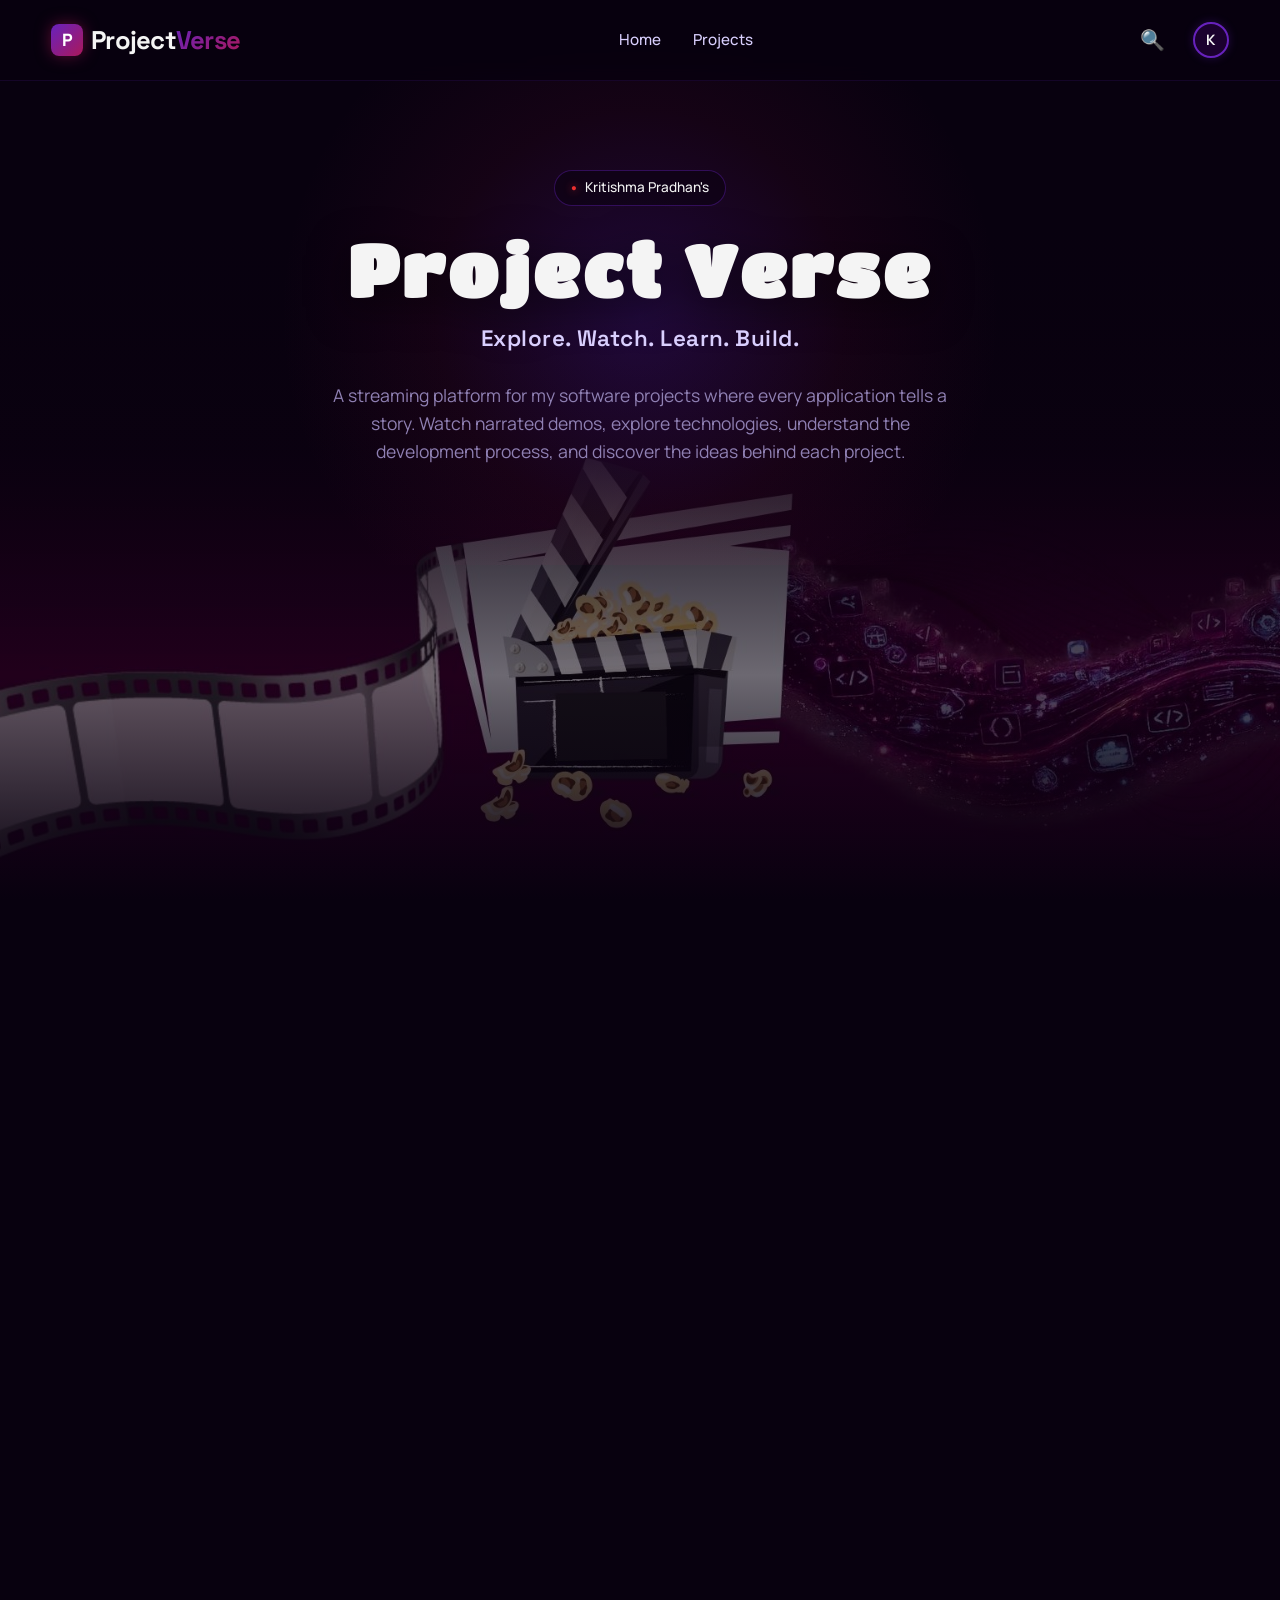
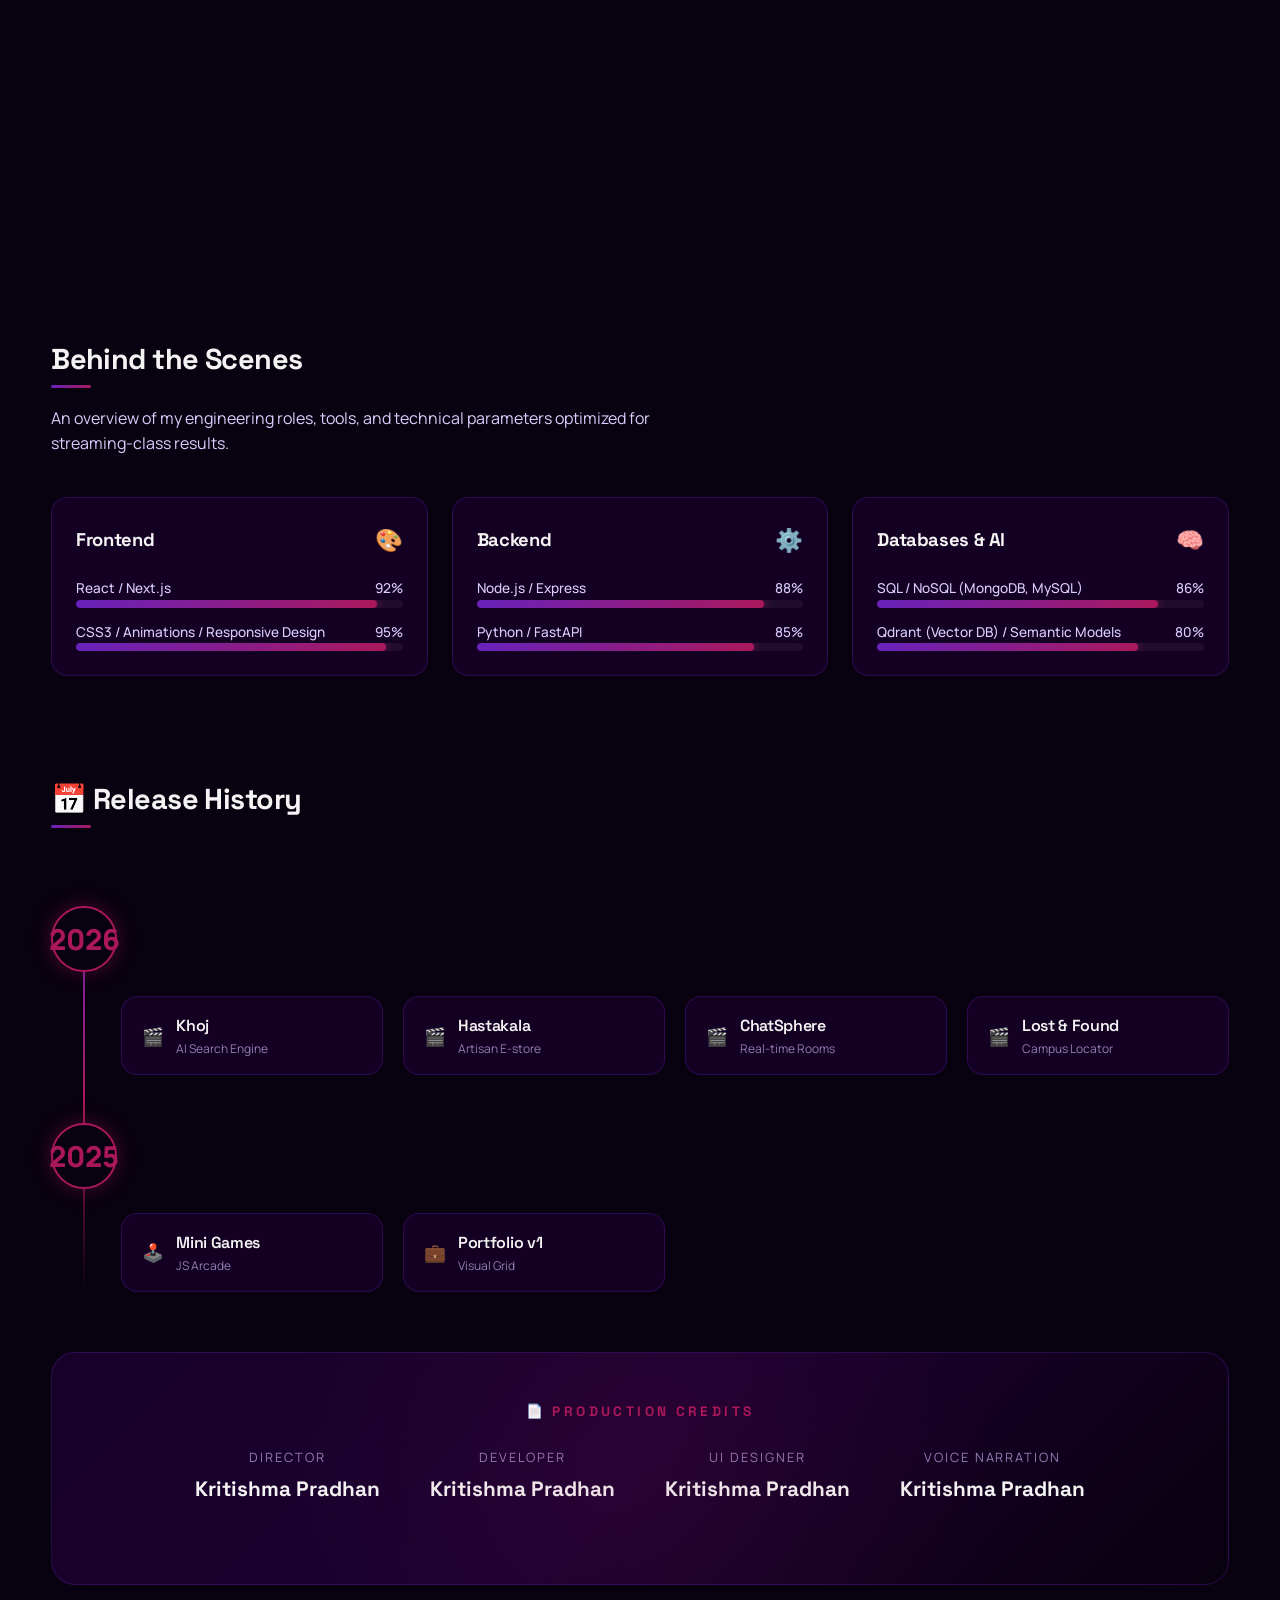
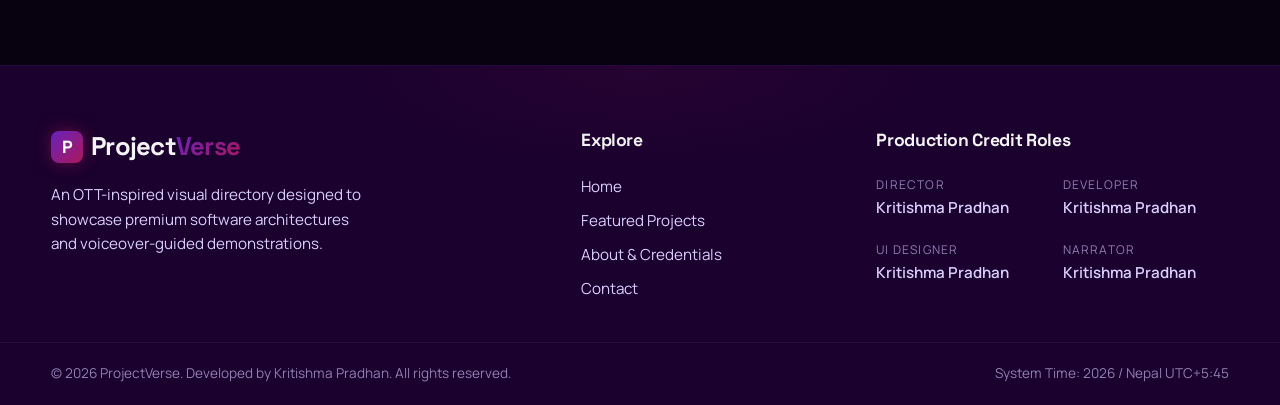
==== index.html @ 9a6fa5c1 "foundation and architecture built for ott platform" ====
<!DOCTYPE html>
<html lang="en">
<head>
  <meta charset="UTF-8">
  <meta name="viewport" content="width=device-width, initial-scale=1.0">
  <meta name="description" content="ProjectVerse - A premium OTT-style software engineering portfolio by Kritishma Pradhan showcasing cinematic project demonstrations and voice narration.">
  <title>ProjectVerse - by K</title>
  
  <!-- CSS Stylesheets -->
  <link rel="stylesheet" href="css/style.css">
  <link rel="stylesheet" href="css/layout.css">
  <link rel="stylesheet" href="css/components.css">
  <link rel="stylesheet" href="css/animations.css">
  <link rel="stylesheet" href="css/responsive.css">
</head>
<body>

  <!-- Loading Animation Screen -->
  <div class="loader-screen" id="loaderScreen">
    <div class="loader-spinner"></div>
    <div class="loader-logo">PROJECTVERSE</div>
  </div>

  <!-- Header Navigation -->
  <header class="app-header" id="appHeader">
    <div class="nav-container">
      <a href="index.html" class="logo-link">
        <span class="logo-icon">P</span>
        <span>Project<span class="gradient-text">Verse</span></span>
      </a>

      <!-- Hamburger Menu for mobile screens -->
      <button class="menu-toggle" id="menuToggle" aria-label="Toggle Menu">☰</button>

      <ul class="nav-menu" id="navMenu">
        <li class="nav-item active"><a href="index.html">Home</a></li>
        <li class="nav-item"><a href="index.html#projects">Projects</a></li>
      </ul>

      <div class="nav-controls">
        <button class="search-trigger" aria-label="Open Search">🔍</button>
        <div class="profile-trigger" title="Director Profile">K</div>
      </div>
    </div>
  </header>

  <!-- Premium Homepage Cinematic Hero Banner -->
  <section class="home-premium-hero" id="hero">
    <div class="hero-bg-wrapper">
      <div class="hero-overlay-gradient"></div>
      <div class="hero-center-glow"></div>
      <img src="assets/homeBanner.jpg" alt="ProjectVerse Artwork" class="home-artwork-bg">
    </div>
    
    <div class="hero-content home-hero-content">
      <div class="hero-info animate-fade-in-up home-hero-info">
        <div class="premium-pill-badge">
          <span class="pill-dot">●</span> Kritishma Pradhan's
        </div>
        
        <h1 class="premium-title">Project Verse</h1>
        <h2 class="premium-tagline">Explore. Watch. Learn. Build.</h2>
        
        <p class="premium-desc">
          A streaming platform for my software projects where every application tells a story. Watch narrated demos, explore technologies, understand the development process, and discover the ideas behind each project.
        </p>
      </div>
    </div>
  </section>

  <!-- Categories & Projects Row -->
  <main class="section-container" id="projects" style="padding-top: 40px;">
    <div class="rows-wrapper">
      
      <!-- Category Row: Web Applications -->
      <section class="category-row reveal">
        <h2 class="row-title">Web Applications</h2>
        <div class="cards-carousel-container">
          <button class="carousel-btn left" aria-label="Scroll left">◀</button>
          <div class="cards-carousel" id="webapps-carousel">
            <!-- Dynamic project cards go here -->
          </div>
          <button class="carousel-btn right" aria-label="Scroll right">▶</button>
        </div>
      </section>

      <!-- Category Row: Mobile Apps -->
      <section class="category-row reveal">
        <h2 class="row-title">Mobile Apps</h2>
        <div class="cards-carousel-container">
          <button class="carousel-btn left" aria-label="Scroll left">◀</button>
          <div class="cards-carousel" id="mobile-carousel">
            <!-- Dynamic project cards go here -->
          </div>
          <button class="carousel-btn right" aria-label="Scroll right">▶</button>
        </div>
      </section>

      <!-- Category Row: AI & Machine Learning -->
      <section class="category-row reveal">
        <h2 class="row-title">AI & Machine Learning</h2>
        <div class="cards-carousel-container">
          <button class="carousel-btn left" aria-label="Scroll left">◀</button>
          <div class="cards-carousel" id="ai-carousel">
            <!-- Dynamic project cards go here -->
          </div>
          <button class="carousel-btn right" aria-label="Scroll right">▶</button>
        </div>
      </section>

      <!-- Category Row: Games -->
      <section class="category-row reveal">
        <h2 class="row-title">Games</h2>
        <div class="cards-carousel-container">
          <button class="carousel-btn left" aria-label="Scroll left">◀</button>
          <div class="cards-carousel" id="games-carousel">
            <!-- Dynamic project cards go here -->
          </div>
          <button class="carousel-btn right" aria-label="Scroll right">▶</button>
        </div>
      </section>

      <!-- Category Row: UI/UX Designs -->
      <section class="category-row reveal">
        <h2 class="row-title">UI/UX Designs</h2>
        <div class="cards-carousel-container">
          <button class="carousel-btn left" aria-label="Scroll left">◀</button>
          <div class="cards-carousel" id="uiux-carousel">
            <!-- Dynamic project cards go here -->
          </div>
          <button class="carousel-btn right" aria-label="Scroll right">▶</button>
        </div>
      </section>

      <!-- Category Row: Mini Projects -->
      <section class="category-row reveal">
        <h2 class="row-title">Mini Projects</h2>
        <div class="cards-carousel-container">
          <button class="carousel-btn left" aria-label="Scroll left">◀</button>
          <div class="cards-carousel" id="mini-carousel">
            <!-- Dynamic project cards go here -->
          </div>
          <button class="carousel-btn right" aria-label="Scroll right">▶</button>
        </div>
      </section>

    </div>

    <!-- Behind the Scenes Section -->
    <section class="reveal" id="behindTheScenes" style="scroll-margin-top: 100px; margin-top: 60px;">
      <h2 class="row-title">Behind the Scenes</h2>
      <p style="color: var(--text-secondary); margin-bottom: 30px; max-width: 600px;">
        An overview of my engineering roles, tools, and technical parameters optimized for streaming-class results.
      </p>
      
      <div class="bts-grid">
        <!-- Frontend Development Details -->
        <div class="bts-item">
          <div class="bts-title-row">
            <h3 class="bts-subtitle">Frontend</h3>
            <span class="bts-icon">🎨</span>
          </div>
          <div class="progress-group">
            <div>
              <div class="progress-label-row">
                <span>React / Next.js</span>
                <span>92%</span>
              </div>
              <div class="progress-bar-container">
                <div class="progress-fill" data-percent="92"></div>
              </div>
            </div>
            <div>
              <div class="progress-label-row">
                <span>CSS3 / Animations / Responsive Design</span>
                <span>95%</span>
              </div>
              <div class="progress-bar-container">
                <div class="progress-fill" data-percent="95"></div>
              </div>
            </div>
          </div>
        </div>

        <!-- Backend Development Details -->
        <div class="bts-item">
          <div class="bts-title-row">
            <h3 class="bts-subtitle">Backend</h3>
            <span class="bts-icon">⚙️</span>
          </div>
          <div class="progress-group">
            <div>
              <div class="progress-label-row">
                <span>Node.js / Express</span>
                <span>88%</span>
              </div>
              <div class="progress-bar-container">
                <div class="progress-fill" data-percent="88"></div>
              </div>
            </div>
            <div>
              <div class="progress-label-row">
                <span>Python / FastAPI</span>
                <span>85%</span>
              </div>
              <div class="progress-bar-container">
                <div class="progress-fill" data-percent="85"></div>
              </div>
            </div>
          </div>
        </div>

        <!-- Databases Development Details -->
        <div class="bts-item">
          <div class="bts-title-row">
            <h3 class="bts-subtitle">Databases & AI</h3>
            <span class="bts-icon">🧠</span>
          </div>
          <div class="progress-group">
            <div>
              <div class="progress-label-row">
                <span>SQL / NoSQL (MongoDB, MySQL)</span>
                <span>86%</span>
              </div>
              <div class="progress-bar-container">
                <div class="progress-fill" data-percent="86"></div>
              </div>
            </div>
            <div>
              <div class="progress-label-row">
                <span>Qdrant (Vector DB) / Semantic Models</span>
                <span>80%</span>
              </div>
              <div class="progress-bar-container">
                <div class="progress-fill" data-percent="80"></div>
              </div>
            </div>
          </div>
        </div>
      </div>
    </section>

    <!-- Release History Section -->
    <section class="reveal" id="releases" style="margin-top: 100px;">
      <h2 class="row-title">📅 Release History</h2>
      
      <div class="timeline-module">
        <!-- Year 2026 -->
        <div class="timeline-year-group">
          <div class="timeline-year-header">2026</div>
          <div class="timeline-nodes">
            
            <a href="projects/khoj.html" class="timeline-node-card">
              <span class="timeline-node-icon">🎬</span>
              <div>
                <h4 class="timeline-node-title">Khoj</h4>
                <div style="font-size: 0.75rem; color: var(--text-muted);">AI Search Engine</div>
              </div>
            </a>
            
            <a href="projects/hastakala.html" class="timeline-node-card">
              <span class="timeline-node-icon">🎬</span>
              <div>
                <h4 class="timeline-node-title">Hastakala</h4>
                <div style="font-size: 0.75rem; color: var(--text-muted);">Artisan E-store</div>
              </div>
            </a>

            <a href="projects/chatsphere.html" class="timeline-node-card">
              <span class="timeline-node-icon">🎬</span>
              <div>
                <h4 class="timeline-node-title">ChatSphere</h4>
                <div style="font-size: 0.75rem; color: var(--text-muted);">Real-time Rooms</div>
              </div>
            </a>

            <a href="projects/lostfound.html" class="timeline-node-card">
              <span class="timeline-node-icon">🎬</span>
              <div>
                <h4 class="timeline-node-title">Lost & Found</h4>
                <div style="font-size: 0.75rem; color: var(--text-muted);">Campus Locator</div>
              </div>
            </a>

          </div>
        </div>

        <!-- Year 2025 -->
        <div class="timeline-year-group">
          <div class="timeline-year-header">2025</div>
          <div class="timeline-nodes">
            
            <div class="timeline-node-card" style="cursor: default;">
              <span class="timeline-node-icon">🕹️</span>
              <div>
                <h4 class="timeline-node-title">Mini Games</h4>
                <div style="font-size: 0.75rem; color: var(--text-muted);">JS Arcade</div>
              </div>
            </div>

            <div class="timeline-node-card" style="cursor: default;">
              <span class="timeline-node-icon">💼</span>
              <div>
                <h4 class="timeline-node-title">Portfolio v1</h4>
                <div style="font-size: 0.75rem; color: var(--text-muted);">Visual Grid</div>
              </div>
            </div>

          </div>
        </div>
      </div>
    </section>

    <!-- Production Credits Block instead of Resume -->
    <section class="reveal" id="credits">
      <div class="credits-banner glow-accent">
        <h2 class="credits-subtitle">📄 PRODUCTION CREDITS</h2>
        
        <div class="credits-main-grid">
          <div>
            <div class="credits-block-role">Director</div>
            <div class="credits-block-name">Kritishma Pradhan</div>
          </div>
          <div>
            <div class="credits-block-role">Developer</div>
            <div class="credits-block-name">Kritishma Pradhan</div>
          </div>
          <div>
            <div class="credits-block-role">UI Designer</div>
            <div class="credits-block-name">Kritishma Pradhan</div>
          </div>
          <div>
            <div class="credits-block-role">Voice Narration</div>
            <div class="credits-block-name">Kritishma Pradhan</div>
          </div>
        </div>
      </div>
    </section>
  </main>

  <!-- Client-Side Search Full Screen Modal -->
  <div class="search-fullscreen" id="searchFullscreen">
    <button class="search-close-btn" id="searchCloseBtn" aria-label="Close search">✕</button>
    
    <div class="search-header-box">
      <span class="search-icon-inside">🔍</span>
      <input type="text" class="search-input-field" id="searchInputField" placeholder="Search by project name, category, or stack tag...">
    </div>

    <!-- Filter Pills Selection Groups -->
    <div class="filter-group-wrapper">
      <span class="filter-group-title">Filter by Category</span>
      <div class="filter-elements" id="filterCategoryList"></div>
    </div>

    <div class="filter-group-wrapper">
      <span class="filter-group-title">Filter by Language</span>
      <div class="filter-elements" id="filterLanguageList"></div>
    </div>

    <div class="filter-group-wrapper">
      <span class="filter-group-title">Filter by Framework</span>
      <div class="filter-elements" id="filterFrameworkList"></div>
    </div>

    <div class="filter-group-wrapper">
      <span class="filter-group-title">Filter by Release Year</span>
      <div class="filter-elements" id="filterYearList"></div>
    </div>

    <!-- Results Area -->
    <section class="search-results-section">
      <h3 class="search-results-heading" id="searchResultsHeading">All Catalog Projects</h3>
      <div class="search-results-grid" id="searchResultsGrid">
        <!-- Matching project lists go here -->
      </div>
    </section>
  </div>

  <!-- Ambient Custom Video Player Overlay -->
  <div class="video-modal" id="videoModal">
    <div class="modal-container">
      <button class="modal-close" onclick="window.closeVideoModal()">&times;</button>
      
      <div class="custom-player" id="customPlayerFrame">
        <video id="customPlayerVideo" preload="metadata"></video>
        
        <!-- Custom Controls Overlay -->
        <div class="player-controls-bar">
          <div class="progress-timeline" id="progressTimeline">
            <div class="progress-playhead" id="progressPlayhead"></div>
          </div>
          <div class="player-buttons">
            <div class="player-controls-left">
              <button class="player-btn" id="playerPlayPause">▶</button>
              <button class="player-btn" id="playerMute">🔊</button>
              <div class="time-display" id="playerTimeDisplay">0:00 / 0:00</div>
            </div>
            <div class="player-controls-right">
              <button class="player-btn" id="playerFullscreen">Fullscreen ⛶</button>
            </div>
          </div>
        </div>
      </div>
    </div>
  </div>

  <!-- Footer block -->
  <footer class="app-footer">
    <div class="footer-content">
      <div class="footer-brand">
        <a href="index.html" class="logo-link">
          <span class="logo-icon">P</span>
          <span>Project<span class="gradient-text">Verse</span></span>
        </a>
        <p class="footer-desc">
          An OTT-inspired visual directory designed to showcase premium software architectures and voiceover-guided demonstrations.
        </p>
      </div>

      <div class="footer-links-group">
        <h4 class="footer-links-title">Explore</h4>
        <ul class="footer-links">
          <li><a href="index.html">Home</a></li>
          <li><a href="index.html#projects">Featured Projects</a></li>
          <li><a href="about.html">About & Credentials</a></li>
          <li><a href="contact.html">Contact</a></li>
        </ul>
      </div>

      <div class="footer-links-group">
        <h4 class="footer-links-title">Production Credit Roles</h4>
        <div class="credits-grid">
          <div>
            <div class="credit-role">Director</div>
            <div class="credit-name">Kritishma Pradhan</div>
          </div>
          <div>
            <div class="credit-role">Developer</div>
            <div class="credit-name">Kritishma Pradhan</div>
          </div>
          <div>
            <div class="credit-role">UI Designer</div>
            <div class="credit-name">Kritishma Pradhan</div>
          </div>
          <div>
            <div class="credit-role">Narrator</div>
            <div class="credit-name">Kritishma Pradhan</div>
          </div>
        </div>
      </div>
    </div>

    <div class="footer-bottom">
      <p>&copy; 2026 ProjectVerse. Developed by Kritishma Pradhan. All rights reserved.</p>
      <p>System Time: 2026 / Nepal UTC+5:45</p>
    </div>
  </footer>

  <!-- Loader Scripts -->
  <script src="js/projects.js"></script>
  <script src="js/player.js"></script>
  <script src="js/search.js"></script>
  <script src="js/filters.js"></script>
  <script src="js/animations.js"></script>
  <script src="js/app.js"></script>
</body>
</html>
---- css/style.css ----
/* style.css - Global Styles & Design Tokens */
@import url('https://fonts.googleapis.com/css2?family=Space+Grotesk:wght@300;400;500;600;700&family=Manrope:wght@300;400;500;600;700;800&family=Titan+One&display=swap');

:root {
  --bg-color: #08010F;
  --bg-secondary: #1B012E;
  --card-bg: rgba(57, 0, 97, 0.25);
  --card-border: rgba(103, 34, 189, 0.3);
  --card-glow: rgba(103, 34, 189, 0.15);
  --accent-primary: #6722BD;
  --accent-secondary: #AB185A;
  --text-primary: #F4F4F4;
  --text-secondary: #D9CFFE;
  --text-muted: #8F80B3;
  
  --font-headings: 'Space Grotesk', sans-serif;
  --font-body: 'Manrope', sans-serif;
  --font-hero: 'Titan One', cursive;
  
  --gradient-primary: linear-gradient(135deg, #390061, #6722BD, #AB185A);
  --gradient-text: linear-gradient(135deg, #F4F4F4, #D9CFFE);
  --gradient-accent: linear-gradient(135deg, #6722BD, #AB185A);
  --gradient-glow: radial-gradient(circle at center, rgba(103, 34, 189, 0.25) 0%, transparent 70%);

  --transition-fast: all 0.2s ease;
  --transition-normal: all 0.3s cubic-bezier(0.4, 0, 0.2, 1);
  --transition-slow: all 0.5s cubic-bezier(0.4, 0, 0.2, 1);
  
  --container-max: 1400px;
  --border-radius-sm: 8px;
  --border-radius-md: 16px;
  --border-radius-lg: 24px;
}

/* Reset */
*, *::before, *::after {
  box-sizing: border-box;
  margin: 0;
  padding: 0;
}

html {
  scroll-behavior: smooth;
  font-size: 16px;
}

body {
  background-color: var(--bg-color);
  color: var(--text-primary);
  font-family: var(--font-body);
  overflow-x: hidden;
  line-height: 1.6;
}

/* Text selections & scrollbars */
::selection {
  background: var(--accent-secondary);
  color: var(--text-primary);
}

::-webkit-scrollbar {
  width: 8px;
  height: 8px;
}

::-webkit-scrollbar-track {
  background: var(--bg-color);
}

::-webkit-scrollbar-thumb {
  background: var(--card-bg);
  border: 1px solid var(--card-border);
  border-radius: 4px;
}

::-webkit-scrollbar-thumb:hover {
  background: var(--accent-primary);
}

a {
  text-decoration: none;
  color: inherit;
  transition: var(--transition-fast);
}

img, video {
  max-width: 100%;
  height: auto;
  display: block;
}

h1, h2, h3, h4, h5, h6 {
  font-family: var(--font-headings);
  font-weight: 700;
  letter-spacing: -0.02em;
}

/* Typography styles */
.gradient-text {
  background: var(--gradient-accent);
  -webkit-background-clip: text;
  background-clip: text;
  -webkit-text-fill-color: transparent;
  display: inline-block;
}

/* Base utility layers */
.section-container {
  max-width: var(--container-max);
  margin: 0 auto;
  padding: 80px 4% 80px 4%;
}

.row-title {
  font-size: 1.8rem;
  font-weight: 700;
  margin-bottom: 24px;
  position: relative;
  display: inline-block;
  color: var(--text-primary);
}

.row-title::after {
  content: '';
  position: absolute;
  left: 0;
  bottom: -6px;
  width: 40px;
  height: 3px;
  background: var(--gradient-accent);
  border-radius: 2px;
}
---- css/layout.css ----
/* layout.css - Header, Footer, Sections and Main Grid Layouts */

/* Navigation Header */
.app-header {
  position: fixed;
  top: 0;
  left: 0;
  width: 100%;
  z-index: 1000;
  background: rgba(8, 1, 15, 0.7);
  backdrop-filter: blur(16px);
  -webkit-backdrop-filter: blur(16px);
  border-bottom: 1px solid rgba(103, 34, 189, 0.15);
  transition: var(--transition-normal);
}

.app-header.scrolled {
  background: rgba(8, 1, 15, 0.95);
  box-shadow: 0 4px 30px rgba(0, 0, 0, 0.5);
  border-bottom-color: rgba(103, 34, 189, 0.3);
}

.nav-container {
  max-width: var(--container-max);
  margin: 0 auto;
  padding: 0 4%;
  height: 80px;
  display: flex;
  align-items: center;
  justify-content: space-between;
}

.logo-link {
  display: flex;
  align-items: center;
  gap: 8px;
  font-size: 1.6rem;
  font-family: var(--font-headings);
  font-weight: 700;
  letter-spacing: -0.03em;
  color: var(--text-primary);
}

.logo-icon {
  background: var(--gradient-accent);
  width: 32px;
  height: 32px;
  border-radius: 8px;
  display: flex;
  align-items: center;
  justify-content: center;
  color: #fff;
  font-size: 1.1rem;
  font-weight: 800;
  box-shadow: 0 0 15px rgba(171, 24, 90, 0.5);
}

.nav-menu {
  display: flex;
  align-items: center;
  gap: 32px;
  list-style: none;
}

.nav-item a {
  font-weight: 500;
  font-size: 0.95rem;
  color: var(--text-secondary);
  position: relative;
  padding: 6px 0;
}

.nav-item a:hover,
.nav-item.active a {
  color: var(--text-primary);
  text-shadow: 0 0 10px rgba(103, 34, 189, 0.5);
}

.nav-item a::after {
  content: '';
  position: absolute;
  bottom: 0;
  left: 0;
  width: 0;
  height: 2px;
  background: var(--gradient-accent);
  transition: var(--transition-normal);
  border-radius: 2px;
}

.nav-item a:hover::after,
.nav-item.active a::after {
  width: 100%;
}

.nav-controls {
  display: flex;
  align-items: center;
  gap: 20px;
}

.search-trigger {
  background: transparent;
  border: none;
  cursor: pointer;
  color: var(--text-secondary);
  font-size: 1.25rem;
  padding: 8px;
  border-radius: 50%;
  display: flex;
  align-items: center;
  justify-content: center;
  transition: var(--transition-fast);
}

.search-trigger:hover {
  color: var(--text-primary);
  background: rgba(255, 255, 255, 0.05);
}

.profile-trigger {
  width: 36px;
  height: 36px;
  border-radius: 50%;
  border: 2px solid var(--accent-primary);
  overflow: hidden;
  cursor: pointer;
  display: flex;
  align-items: center;
  justify-content: center;
  background: var(--bg-secondary);
  color: var(--text-primary);
  font-weight: bold;
  font-size: 0.9rem;
  box-shadow: 0 0 10px rgba(103, 34, 189, 0.3);
  transition: var(--transition-fast);
}

.profile-trigger:hover {
  transform: scale(1.05);
  border-color: var(--accent-secondary);
  box-shadow: 0 0 15px rgba(171, 24, 90, 0.5);
}

/* Sidebar Hamburger (for responsive mobile nav) */
.menu-toggle {
  display: none;
  background: transparent;
  border: none;
  color: var(--text-primary);
  font-size: 1.5rem;
  cursor: pointer;
  z-index: 1001;
}

/* Footer & Credits style */
.app-footer {
  background: var(--bg-secondary);
  border-top: 1px solid rgba(103, 34, 189, 0.15);
  padding: 60px 0 20px 0;
  position: relative;
  overflow: hidden;
}

.app-footer::before {
  content: '';
  position: absolute;
  top: -100px;
  left: 50%;
  transform: translateX(-50%);
  width: 600px;
  height: 200px;
  background: radial-gradient(ellipse at center, rgba(171, 24, 90, 0.08) 0%, transparent 70%);
  pointer-events: none;
}

.footer-content {
  max-width: var(--container-max);
  margin: 0 auto;
  padding: 0 4%;
  display: grid;
  grid-template-columns: 2fr 1fr 1.5fr;
  gap: 60px;
}

.footer-brand {
  display: flex;
  flex-direction: column;
  gap: 16px;
}

.footer-desc {
  color: var(--text-secondary);
  font-size: 0.95rem;
  max-width: 320px;
}

.footer-links-group {
  display: flex;
  flex-direction: column;
  gap: 16px;
}

.footer-links-title {
  font-size: 1.1rem;
  font-weight: 700;
  margin-bottom: 4px;
}

.footer-links {
  list-style: none;
  display: flex;
  flex-direction: column;
  gap: 10px;
  font-size: 0.95rem;
  color: var(--text-secondary);
}

.footer-links a:hover {
  color: var(--text-primary);
  padding-left: 4px;
}

.credits-grid {
  display: grid;
  grid-template-columns: repeat(2, 1fr);
  gap: 20px;
}

.credit-role {
  font-size: 0.75rem;
  text-transform: uppercase;
  color: var(--text-muted);
  letter-spacing: 0.1em;
  margin-bottom: 2px;
}

.credit-name {
  font-size: 0.95rem;
  font-weight: 600;
  color: var(--text-secondary);
}

.footer-bottom {
  max-width: var(--container-max);
  margin: 40px auto 0 auto;
  padding: 20px 4% 0 4%;
  border-top: 1px solid rgba(255, 255, 255, 0.05);
  display: flex;
  justify-content: space-between;
  align-items: center;
  font-size: 0.85rem;
  color: var(--text-muted);
}
---- css/components.css ----
/* components.css - OTT UI Components */

/* Hero Banner */
.hero-banner {
  position: relative;
  min-height: 80vh;
  margin-top: 80px;
  display: flex;
  align-items: center;
  overflow: hidden;
  background-color: var(--bg-color);
}

.hero-bg-container {
  position: absolute;
  top: 0;
  left: 0;
  width: 100%;
  height: 100%;
  z-index: 1;
  pointer-events: none;
}

.hero-bg {
  width: 100%;
  height: 100%;
  object-fit: cover;
  opacity: 0.35;
  filter: brightness(0.6) contrast(1.1);
  transform: scale(1.02);
  transition: var(--transition-slow);
}

/* Cinematic overlay vignettes */
.hero-overlay-horizontal {
  position: absolute;
  top: 0;
  left: 0;
  width: 100%;
  height: 100%;
  background: linear-gradient(to right, 
    var(--bg-color) 0%, 
    rgba(8, 1, 15, 0.8) 30%, 
    rgba(8, 1, 15, 0.3) 60%, 
    rgba(8, 1, 15, 0) 100%);
  z-index: 2;
}

.hero-overlay-vertical {
  position: absolute;
  top: 0;
  left: 0;
  width: 100%;
  height: 100%;
  background: linear-gradient(to top, 
    var(--bg-color) 0%, 
    rgba(8, 1, 15, 0.4) 40%, 
    rgba(8, 1, 15, 0.1) 70%, 
    var(--bg-color) 100%);
  z-index: 2;
}

.hero-glow-back {
  position: absolute;
  top: 50%;
  left: 0;
  transform: translateY(-50%);
  width: 40%;
  height: 80%;
  background: var(--gradient-glow);
  z-index: 1;
  pointer-events: none;
  filter: blur(80px);
}

.hero-content {
  position: relative;
  z-index: 10;
  max-width: var(--container-max);
  margin: 0 auto;
  padding: 60px 4%;
  width: 100%;
}

.hero-info {
  max-width: 620px;
}

.hero-tag {
  display: inline-flex;
  align-items: center;
  gap: 8px;
  background: rgba(103, 34, 189, 0.2);
  border: 1px solid var(--accent-primary);
  color: var(--text-secondary);
  padding: 6px 12px;
  border-radius: 20px;
  margin-bottom: 20px;
  font-size: 0.85rem;
  font-weight: 600;
  letter-spacing: 0.05em;
}

.hero-tag-dot {
  width: 8px;
  height: 8px;
  background: var(--accent-secondary);
  border-radius: 50%;
  box-shadow: 0 0 8px var(--accent-secondary);
}

.hero-title {
  font-size: 3.5rem;
  font-weight: 800;
  line-height: 1.1;
  margin-bottom: 16px;
  color: var(--text-primary);
  letter-spacing: -0.03em;
}

.hero-desc {
  font-size: 1.1rem;
  color: var(--text-secondary);
  margin-bottom: 24px;
  line-height: 1.6;
}

.tech-stack-row {
  display: flex;
  flex-wrap: wrap;
  gap: 8px;
  margin-bottom: 30px;
}

.tech-badge {
  background: rgba(255, 255, 255, 0.05);
  border: 1px solid rgba(255, 255, 255, 0.08);
  color: var(--text-secondary);
  padding: 4px 12px;
  border-radius: 6px;
  font-size: 0.8rem;
  font-weight: 500;
  transition: var(--transition-fast);
}

.tech-badge:hover {
  background: rgba(103, 34, 189, 0.15);
  border-color: var(--accent-primary);
  color: var(--text-primary);
}

.hero-actions {
  display: flex;
  gap: 16px;
}

/* Interactive Buttons */
.btn {
  display: inline-flex;
  align-items: center;
  justify-content: center;
  gap: 10px;
  padding: 12px 28px;
  border-radius: var(--border-radius-md);
  font-weight: 600;
  cursor: pointer;
  transition: var(--transition-normal);
  font-size: 0.95rem;
  border: none;
}

.btn-primary {
  background: var(--gradient-accent);
  color: var(--text-primary);
  box-shadow: 0 4px 20px rgba(171, 24, 90, 0.25);
  position: relative;
  z-index: 1;
}

.btn-primary::before {
  content: '';
  position: absolute;
  top: 0;
  left: 0;
  width: 100%;
  height: 100%;
  background: linear-gradient(135deg, #ab185a, #6722bd);
  border-radius: var(--border-radius-md);
  opacity: 0;
  z-index: -1;
  transition: var(--transition-normal);
}

.btn-primary:hover {
  transform: translateY(-2px);
  box-shadow: 0 6px 25px rgba(171, 24, 90, 0.45), 0 0 20px rgba(103, 34, 189, 0.35);
}

.btn-primary:hover::before {
  opacity: 1;
}

.btn-secondary {
  background: rgba(255, 255, 255, 0.08);
  color: var(--text-secondary);
  border: 1px solid rgba(255, 255, 255, 0.15);
  backdrop-filter: blur(10px);
}

.btn-secondary:hover {
  background: rgba(255, 255, 255, 0.15);
  color: var(--text-primary);
  border-color: rgba(255, 255, 255, 0.3);
  transform: translateY(-2px);
}

/* Category Slider Rows Structure */
.rows-wrapper {
  padding: 20px 0 80px 0;
  position: relative;
  overflow: hidden;
}

.category-row {
  margin-bottom: 50px;
  position: relative;
  padding: 0 4%;
  max-width: var(--container-max);
  margin-left: auto;
  margin-right: auto;
}

.cards-carousel-container {
  position: relative;
  display: flex;
  align-items: center;
}

.cards-carousel {
  display: flex;
  gap: 20px;
  overflow-x: auto;
  overflow-y: hidden;
  padding: 20px 0;
  scroll-behavior: smooth;
  scrollbar-width: none; /* Hide standard Firefox scrollbar */
}

.cards-carousel::-webkit-scrollbar {
  display: none; /* Hide standard Webkit scrollbar */
}

.carousel-btn {
  position: absolute;
  top: 50%;
  transform: translateY(-50%);
  width: 44px;
  height: 44px;
  border-radius: 50%;
  background: rgba(8, 1, 15, 0.8);
  border: 1px solid var(--card-border);
  color: var(--text-primary);
  display: flex;
  align-items: center;
  justify-content: center;
  cursor: pointer;
  z-index: 10;
  box-shadow: 0 4px 15px rgba(0, 0, 0, 0.5);
  backdrop-filter: blur(8px);
  opacity: 0;
  transition: var(--transition-normal);
}

.carousel-btn.left {
  left: -20px;
}

.carousel-btn.right {
  right: -20px;
}

.cards-carousel-container:hover .carousel-btn {
  opacity: 1;
}

.carousel-btn:hover {
  background: var(--accent-primary);
  border-color: var(--accent-secondary);
  box-shadow: 0 0 15px rgba(103, 34, 189, 0.8);
}

/* Project Cards */
.project-card {
  flex: 0 0 300px;
  background: var(--bg-secondary);
  border-radius: var(--border-radius-md);
  border: 1px solid var(--card-border);
  overflow: hidden;
  position: relative;
  transition: var(--transition-slow);
  cursor: pointer;
  box-shadow: 0 8px 32px 0 rgba(0, 0, 0, 0.3);
}

.project-card:hover {
  transform: translateY(-8px) scale(1.02);
  border-color: var(--accent-primary);
  box-shadow: 0 12px 40px rgba(103, 34, 189, 0.3);
  z-index: 5;
}

.card-poster-wrapper {
  position: relative;
  width: 100%;
  aspect-ratio: 16/9;
  overflow: hidden;
  background: var(--bg-color);
}

.card-poster {
  width: 100%;
  height: 100%;
  object-fit: cover;
  transition: var(--transition-slow);
}

.project-card:hover .card-poster {
  transform: scale(1.08);
}

/* Hover overlay */
.card-overlay {
  position: absolute;
  top: 0;
  left: 0;
  width: 100%;
  height: 100%;
  background: rgba(8, 1, 15, 0.855);
  display: flex;
  flex-direction: column;
  justify-content: center;
  align-items: center;
  gap: 16px;
  opacity: 0;
  transition: var(--transition-normal);
  padding: 20px;
  text-align: center;
  z-index: 2;
}

.project-card:hover .card-overlay {
  opacity: 1;
}

.overlay-btn {
  width: 44px;
  height: 44px;
  border-radius: 50%;
  display: flex;
  align-items: center;
  justify-content: center;
  font-size: 1.1rem;
  transition: var(--transition-bounce);
  cursor: pointer;
}

.overlay-play {
  background: var(--accent-secondary);
  color: var(--text-primary);
  box-shadow: 0 0 15px var(--accent-secondary);
}

.overlay-play:hover {
  transform: scale(1.15);
  box-shadow: 0 0 25px var(--accent-secondary);
}

.overlay-info {
  background: rgba(255, 255, 255, 0.1);
  color: var(--text-primary);
  border: 1px solid rgba(255, 255, 255, 0.2);
}

.overlay-info:hover {
  transform: scale(1.15);
  background: rgba(255, 255, 255, 0.2);
  border-color: rgba(255, 255, 255, 0.4);
}

.card-info {
  padding: 16px;
}

.card-title-row {
  display: flex;
  justify-content: space-between;
  align-items: center;
  margin-bottom: 8px;
  gap: 12px;
}

.card-title {
  font-size: 1.1rem;
  font-weight: 700;
  text-overflow: ellipsis;
  overflow: hidden;
  white-space: nowrap;
}

.card-duration {
  font-size: 0.75rem;
  background: rgba(255, 255, 255, 0.08);
  padding: 2px 8px;
  border-radius: 4px;
  color: var(--text-muted);
  white-space: nowrap;
}

.card-tech-list {
  display: flex;
  flex-wrap: wrap;
  gap: 4px;
  margin-top: 8px;
  overflow: hidden;
  height: 20px;
}

.card-tech-tag {
  font-size: 0.7rem;
  color: var(--text-muted);
}

.card-tech-tag:not(:last-child)::after {
  content: '•';
  margin-left: 4px;
}

/* Dynamic Placeholder Design cards (if default image doesn't generate) */
.poster-placeholder {
  display: flex;
  align-items: center;
  justify-content: center;
  flex-direction: column;
  gap: 8px;
  background: linear-gradient(135deg, #1B012E 0%, #390061 50%, #6722BD 100%);
  width: 100%;
  height: 100%;
  color: var(--text-secondary);
}

.poster-logo {
  font-size: 2.2rem;
  font-weight: 800;
  background: var(--gradient-accent);
  -webkit-background-clip: text;
  background-clip: text;
  -webkit-text-fill-color: transparent;
  text-shadow: 0 0 10px rgba(103, 34, 189, 0.25);
}

/* Behind the Scenes Skills Section */
.bts-grid {
  display: grid;
  grid-template-columns: repeat(auto-fit, minmax(280px, 1fr));
  gap: 24px;
  margin-top: 40px;
}

.bts-item {
  background: var(--card-bg);
  border: 1px solid var(--card-border);
  border-radius: var(--border-radius-md);
  padding: 24px;
  position: relative;
  overflow: hidden;
  transition: var(--transition-normal);
}

.bts-item:hover {
  border-color: var(--accent-primary);
  transform: translateY(-4px);
  box-shadow: 0 8px 30px rgba(103, 34, 189, 0.15);
}

.bts-title-row {
  display: flex;
  justify-content: space-between;
  align-items: center;
  margin-bottom: 20px;
}

.bts-subtitle {
  font-weight: 700;
  font-size: 1.15rem;
}

.bts-icon {
  font-size: 1.4rem;
  color: var(--accent-secondary);
}

.progress-group {
  display: flex;
  flex-direction: column;
  gap: 14px;
}

.progress-label-row {
  display: flex;
  justify-content: space-between;
  font-size: 0.85rem;
  color: var(--text-secondary);
  font-weight: 500;
}

.progress-bar-container {
  width: 100%;
  height: 8px;
  background: rgba(255, 255, 255, 0.05);
  border-radius: 4px;
  overflow: hidden;
}

.progress-fill {
  height: 100%;
  background: var(--gradient-accent);
  border-radius: 4px;
  width: 0%; /* Initial state for animation */
  transition: width 1.5s cubic-bezier(0.1, 0.8, 0.25, 1);
  box-shadow: 0 0 10px rgba(171, 24, 90, 0.8);
}

/* Production Credits Section */
.credits-banner {
  background: linear-gradient(135deg, rgba(27, 1, 46, 0.85) 0%, rgba(57, 0, 97, 0.4) 50%, rgba(8, 1, 15, 0.85) 100%);
  border: 1px solid var(--card-border);
  border-radius: var(--border-radius-lg);
  padding: 48px;
  margin-top: 60px;
  text-align: center;
  position: relative;
  overflow: hidden;
}

.credits-banner::before {
  content: '';
  position: absolute;
  top: 0;
  left: 0;
  width: 100%;
  height: 100%;
  background: radial-gradient(circle at center, rgba(171, 24, 90, 0.1) 0%, transparent 60%);
  pointer-events: none;
}

.credits-subtitle {
  font-size: 0.85rem;
  text-transform: uppercase;
  letter-spacing: 0.25em;
  color: var(--accent-secondary);
  margin-bottom: 24px;
}

.credits-main-grid {
  display: grid;
  grid-template-columns: repeat(auto-fit, minmax(180px, 1fr));
  gap: 40px;
  max-width: 900px;
  margin: 0 auto 30px auto;
}

.credits-block-role {
  font-size: 0.8rem;
  text-transform: uppercase;
  letter-spacing: 0.15em;
  color: var(--text-muted);
  margin-bottom: 6px;
}

.credits-block-name {
  font-size: 1.3rem;
  font-weight: 700;
  color: var(--text-primary);
  font-family: var(--font-headings);
}

/* Release History Timeline styling */
.timeline-module {
  margin-top: 60px;
  position: relative;
}

.timeline-module::after {
  content: '';
  position: absolute;
  top: 0;
  left: 32px;
  width: 2px;
  height: 100%;
  background: linear-gradient(to bottom, var(--accent-primary) 0%, var(--accent-secondary) 50%, rgba(103, 34, 189, 0) 100%);
  border-radius: 1px;
}

.timeline-year-group {
  margin-bottom: 48px;
  position: relative;
  z-index: 2;
}

.timeline-year-header {
  font-size: 1.8rem;
  font-weight: 800;
  color: var(--accent-secondary);
  display: inline-flex;
  align-items: center;
  justify-content: center;
  width: 66px;
  height: 66px;
  background: var(--bg-color);
  border: 2px solid var(--accent-secondary);
  border-radius: 50%;
  margin-bottom: 24px;
  margin-left: 0;
  box-shadow: 0 0 20px rgba(171, 24, 90, 0.4);
}

.timeline-nodes {
  padding-left: 70px;
  display: grid;
  grid-template-columns: repeat(auto-fill, minmax(220px, 1fr));
  gap: 20px;
}

.timeline-node-card {
  background: var(--card-bg);
  border: 1px solid var(--card-border);
  border-radius: var(--border-radius-md);
  padding: 16px 20px;
  display: flex;
  align-items: center;
  gap: 12px;
  transition: var(--transition-normal);
  cursor: pointer;
}

.timeline-node-card:hover {
  transform: translateX(4px);
  border-color: var(--accent-primary);
  background: rgba(103, 34, 189, 0.2);
  box-shadow: 0 4px 15px rgba(103, 34, 189, 0.15);
}

.timeline-node-icon {
  font-size: 1.1rem;
  color: var(--text-secondary);
}

.timeline-node-title {
  font-size: 1rem;
  font-weight: 600;
  color: var(--text-primary);
}

/* Custom Video Player Overlay & Modals */
.video-modal {
  position: fixed;
  top: 0;
  left: 0;
  width: 100%;
  height: 100%;
  background: rgba(8, 1, 15, 0.95);
  z-index: 2000;
  display: flex;
  align-items: center;
  justify-content: center;
  opacity: 0;
  pointer-events: none;
  transition: var(--transition-normal);
  backdrop-filter: blur(10px);
}

.video-modal.active {
  opacity: 1;
  pointer-events: all;
}

.modal-container {
  width: 90%;
  max-width: 960px;
  position: relative;
  border-radius: var(--border-radius-md);
  overflow: hidden;
  box-shadow: 0 20px 50px rgba(0, 0, 0, 0.8), 0 0 40px rgba(103, 34, 189, 0.3);
  border: 1px solid var(--card-border);
}

.modal-close {
  position: absolute;
  top: -48px;
  right: 0;
  background: transparent;
  border: none;
  font-size: 2rem;
  color: var(--text-secondary);
  cursor: pointer;
  transition: var(--transition-fast);
}

.modal-close:hover {
  color: var(--text-primary);
  transform: rotate(90deg);
}

/* Custom Video Player Panel */
.custom-player {
  position: relative;
  width: 100%;
  background: #000;
  overflow: hidden;
}

.custom-player video {
  width: 100%;
  display: block;
}

.player-controls-bar {
  position: absolute;
  bottom: 0;
  left: 0;
  width: 100%;
  background: linear-gradient(to top, rgba(0,0,0,0.85) 0%, rgba(0,0,0,0.4) 60%, transparent 100%);
  padding: 16px;
  display: flex;
  flex-direction: column;
  gap: 12px;
  opacity: 0;
  transform: translateY(10px);
  transition: var(--transition-normal);
  z-index: 5;
}

.custom-player:hover .player-controls-bar,
.custom-player.paused .player-controls-bar {
  opacity: 1;
  transform: translateY(0);
}

.progress-timeline {
  width: 100%;
  height: 5px;
  background: rgba(255, 255, 255, 0.2);
  border-radius: 4px;
  cursor: pointer;
  position: relative;
}

.progress-playhead {
  height: 100%;
  background: var(--accent-secondary);
  border-radius: 4px;
  width: 0%;
}

.player-buttons {
  display: flex;
  align-items: center;
  justify-content: space-between;
}

.player-controls-left,
.player-controls-right {
  display: flex;
  align-items: center;
  gap: 16px;
}

.player-btn {
  background: transparent;
  border: none;
  color: var(--text-primary);
  font-size: 1.1rem;
  cursor: pointer;
  transition: var(--transition-fast);
  display: flex;
  align-items: center;
  justify-content: center;
}

.player-btn:hover {
  color: var(--accent-secondary);
  transform: scale(1.1);
}

.time-display {
  font-size: 0.8rem;
  color: var(--text-secondary);
}

/* Loader Screen Overlay */
.loader-screen {
  position: fixed;
  top: 0;
  left: 0;
  width: 100%;
  height: 100%;
  background: var(--bg-color);
  z-index: 9999;
  display: flex;
  flex-direction: column;
  align-items: center;
  justify-content: center;
  transition: opacity 0.6s ease;
}

.loader-spinner {
  width: 60px;
  height: 60px;
  border: 3px solid rgba(103, 34, 189, 0.1);
  border-top-color: var(--accent-secondary);
  border-bottom-color: var(--accent-primary);
  border-radius: 50%;
  animation: spin 1s linear infinite;
  margin-bottom: 20px;
  box-shadow: 0 0 20px rgba(103, 34, 189, 0.2);
}

.loader-logo {
  font-family: var(--font-headings);
  font-size: 1.8rem;
  font-weight: 800;
  background: var(--gradient-accent);
  -webkit-background-clip: text;
  background-clip: text;
  -webkit-text-fill-color: transparent;
  letter-spacing: -0.03em;
  opacity: 0;
  animation: pulseGradual 2s infinite ease-in-out;
}

@keyframes spin {
  100% { transform: rotate(360deg); }
}

@keyframes pulseGradual {
  0%, 100% { opacity: 0.3; }
  50% { opacity: 1; }
}

/* Client-side Search / Overlays */
.search-fullscreen {
  position: fixed;
  top: 0;
  left: 0;
  width: 100%;
  height: 100%;
  background: rgba(8, 1, 15, 0.96);
  z-index: 1500;
  display: flex;
  flex-direction: column;
  opacity: 0;
  pointer-events: none;
  transition: var(--transition-normal);
  padding: 100px 4% 40px 4%;
  overflow-y: auto;
}

.search-fullscreen.active {
  opacity: 1;
  pointer-events: all;
}

.search-header-box {
  max-width: 900px;
  width: 100%;
  margin: 0 auto 30px auto;
  position: relative;
}

.search-input-field {
  width: 100%;
  background: var(--bg-secondary);
  border: 2px solid var(--card-border);
  padding: 18px 24px 18px 48px;
  border-radius: var(--border-radius-md);
  color: var(--text-primary);
  font-size: 1.3rem;
  font-family: var(--font-body);
  transition: var(--transition-normal);
}

.search-input-field:focus {
  outline: none;
  border-color: var(--accent-secondary);
  box-shadow: 0 0 25px rgba(171, 24, 90, 0.25);
}

.search-icon-inside {
  position: absolute;
  left: 18px;
  top: 50%;
  transform: translateY(-50%);
  color: var(--text-muted);
  font-size: 1.30rem;
}

.search-close-btn {
  position: absolute;
  top: 24px;
  right: 4%;
  font-size: 1.5rem;
  color: var(--text-secondary);
  background: rgba(255, 255, 255, 0.05);
  border: none;
  width: 44px;
  height: 44px;
  border-radius: 50%;
  cursor: pointer;
  display: flex;
  align-items: center;
  justify-content: center;
  transition: var(--transition-fast);
}

.search-close-btn:hover {
  background: rgba(255, 255, 255, 0.15);
  color: var(--text-primary);
  transform: rotate(90deg);
}

.filter-pills-row {
  max-width: 900px;
  width: 100%;
  margin: 0 auto 30px auto;
  display: flex;
  gap: 12px;
  flex-wrap: wrap;
}

.filter-group-wrapper {
  display: flex;
  flex-direction: column;
  gap: 8px;
  width: 100%;
  max-width: 900px;
  margin: 0 auto 30px auto;
}

.filter-group-title {
  font-size: 0.8rem;
  text-transform: uppercase;
  letter-spacing: 0.1em;
  color: var(--text-muted);
}

.filter-elements {
  display: flex;
  gap: 10px;
  flex-wrap: wrap;
}

.filter-pill {
  background: var(--card-bg);
  border: 1px solid var(--card-border);
  color: var(--text-secondary);
  padding: 6px 16px;
  border-radius: 20px;
  font-size: 0.85rem;
  font-weight: 500;
  cursor: pointer;
  transition: var(--transition-fast);
}

.filter-pill:hover,
.filter-pill.active {
  background: var(--accent-primary);
  border-color: var(--accent-secondary);
  color: var(--text-primary);
  box-shadow: 0 0 12px rgba(103, 34, 189, 0.4);
}

.search-results-section {
  max-width: 900px;
  width: 100%;
  margin: 0 auto;
}

.search-results-heading {
  font-size: 1.1rem;
  font-weight: 700;
  color: var(--text-secondary);
  margin-bottom: 20px;
}

.search-results-grid {
  display: grid;
  grid-template-columns: repeat(auto-fill, minmax(260px, 1fr));
  gap: 20px;
}

/* Project Detail Page Specific Components */
.detail-hero {
  position: relative;
  min-height: 50vh;
  margin-top: 80px;
  display: flex;
  align-items: flex-end;
  overflow: hidden;
  padding-bottom: 40px;
}

.detail-hero-content {
  position: relative;
  z-index: 10;
  max-width: var(--container-max);
  margin: 0 auto;
  padding: 0 4%;
  width: 100%;
}

.detail-layout-grid {
  display: grid;
  grid-template-columns: 2fr 1fr;
  gap: 60px;
  margin-top: 40px;
}

.detail-main-flow {
  display: flex;
  flex-direction: column;
  gap: 40px;
}

.detail-sidebar {
  display: flex;
  flex-direction: column;
  gap: 30px;
}

/* Cinematic Video Showcase Box inside details page */
.detail-video-wrapper {
  background: #000;
  border-radius: var(--border-radius-lg);
  border: 1px solid var(--card-border);
  overflow: hidden;
  box-shadow: 0 15px 40px rgba(0, 0, 0, 0.5), 0 0 30px rgba(103, 34, 189, 0.15);
  margin-bottom: 24px;
}

.detail-section-block {
  background: var(--card-bg);
  border: 1px solid var(--card-border);
  border-radius: var(--border-radius-md);
  padding: 32px;
}

.detail-block-title {
  font-size: 1.4rem;
  font-weight: 700;
  margin-bottom: 16px;
  color: var(--text-primary);
  display: flex;
  align-items: center;
  gap: 10px;
}

.detail-features-list {
  list-style: none;
  display: flex;
  flex-direction: column;
  gap: 12px;
}

.detail-features-list li {
  position: relative;
  padding-left: 28px;
  color: var(--text-secondary);
}

.detail-features-list li::before {
  content: '✓';
  position: absolute;
  left: 0;
  top: 0;
  color: var(--accent-secondary);
  font-weight: bold;
  font-size: 1.1rem;
}

/* Sidebar Info Blocks */
.sidebar-meta-card {
  background: var(--bg-secondary);
  border: 1px solid var(--card-border);
  border-radius: var(--border-radius-md);
  padding: 24px;
}

.meta-row {
  display: flex;
  justify-content: space-between;
  padding: 12px 0;
  border-bottom: 1px solid rgba(255, 255, 255, 0.05);
}

.meta-row:last-child {
  border-bottom: none;
}

.meta-label {
  font-weight: 600;
  color: var(--text-muted);
  font-size: 0.9rem;
}

.meta-val {
  color: var(--text-primary);
  font-weight: 700;
  font-size: 0.95rem;
}

/* Screenshot gallery slider */
.gallery-grid {
  display: grid;
  grid-template-columns: repeat(auto-fit, minmax(260px, 1fr));
  gap: 20px;
  margin-top: 20px;
}

.gallery-thumbnail {
  border-radius: var(--border-radius-md);
  border: 1px solid var(--card-border);
  overflow: hidden;
  aspect-ratio: 16/9;
  cursor: zoom-in;
  transition: var(--transition-normal);
  background: var(--bg-secondary);
}

.gallery-thumbnail img {
  width: 100%;
  height: 100%;
  object-fit: cover;
  transition: var(--transition-normal);
}

.gallery-thumbnail:hover {
  transform: scale(1.03);
  border-color: var(--accent-primary);
  box-shadow: 0 4px 15px rgba(103, 34, 189, 0.3);
}

.gallery-thumbnail:hover img {
  transform: scale(1.05);
}

@media (max-width: 992px) {
  .detail-layout-grid {
    grid-template-columns: 1fr;
    gap: 40px;
  }
}

/* Premium Homepage Hero Styles */
.home-premium-hero {
  position: relative;
  width: 100%;
  height: 100vh;
  min-height: 700px;
  display: flex;
  align-items: center;
  justify-content: center;
  overflow: hidden;
}

.hero-bg-wrapper {
  position: absolute;
  top: 0;
  left: 0;
  width: 100%;
  height: 100%;
  z-index: 0;
}

.home-artwork-bg {
  width: 100%;
  height: 100%;
  object-fit: cover; /* Changed to cover to fill width, but ensure it scales elegantly */
  object-position: center bottom; 
  opacity: 0.45; /* Softens the image slightly */
}

/* Gradients for seamless blend into bg-color */
.hero-overlay-gradient {
  position: absolute;
  inset: 0;
  /* Aggressive vertical gradient targeting the top half for text readability, keeping the artwork at the bottom visible */
  background: linear-gradient(180deg, var(--bg-color) 0%, var(--bg-color) 25%, rgba(8, 1, 15, 0.85) 50%, transparent 75%, var(--bg-color) 100%);
  z-index: 1;
}

.hero-center-glow {
  position: absolute;
  top: 35%; /* Shift glow up slightly */
  left: 50%;
  transform: translate(-50%, -50%);
  width: 900px;
  height: 500px;
  background: radial-gradient(circle, rgba(103, 34, 189, 0.25) 0%, rgba(171, 24, 90, 0.08) 40%, transparent 70%);
  z-index: 2;
  pointer-events: none;
}

.home-hero-content {
  position: relative;
  z-index: 10;
  max-width: 900px;
  width: 100%;
  text-align: center;
  padding: 0 4%;
  /* Large margin-bottom shifts the content block upwards out of the way of the artwork */
  margin-bottom: 25vh;
  display: flex;
  flex-direction: column;
  align-items: center;
}

.premium-pill-badge {
  display: inline-flex;
  align-items: center;
  gap: 8px;
  padding: 6px 16px;
  border: 1px solid rgba(103, 34, 189, 0.4);
  border-radius: 30px;
  font-size: 0.85rem;
  font-weight: 500;
  color: var(--text-primary);
  background: rgba(8, 1, 15, 0.5);
  backdrop-filter: blur(8px);
  margin-bottom: 24px;
}

.pill-dot {
  color: #eb2f2f; /* Red glowing dot */
  font-size: 0.6rem;
  text-shadow: 0 0 8px rgba(235, 47, 47, 0.8);
}

.premium-title {
  font-size: clamp(2.0rem, 7vw, 4.5rem);
  font-weight: 600;
  line-height: 1.1;
  color: var(--text-primary);
  font-family: var(--font-hero);
  margin-bottom: 12px;
  text-shadow: 0 10px 40px rgba(0, 0, 0, 0.5);
  letter-spacing: 0.05em;
  white-space: nowrap;
}

.premium-tagline {
  font-size: clamp(1.0rem, 2vw, 1.4rem);
  font-weight: 600;
  color: var(--text-secondary);
  margin-bottom: 24px;
  letter-spacing: 0.02em;
}

.premium-desc {
  font-size: 1.1rem;
  color: var(--text-muted);
  max-width: 650px;
  margin: 0 auto 40px auto;
  line-height: 1.6;
}

.premium-actions {
  display: flex;
  gap: 20px;
  justify-content: center;
  align-items: center;
}

.premium-btn {
  padding: 14px 32px;
  font-size: 1.05rem;
  font-weight: 600;
  display: flex;
  align-items: center;
  justify-content: center;
  gap: 10px;
}

@media (max-width: 768px) {
  .premium-actions {
    flex-direction: column;
    width: 100%;
    max-width: 320px;
  }
  .premium-btn {
    width: 100%;
  }
  .home-premium-hero {
    min-height: 80vh;
  }
}
---- css/animations.css ----
/* animations.css - Smooth Scroll Reveals & Cinematic Transitions */

/* Keyframes */
@keyframes fadeInUp {
  from {
    opacity: 0;
    transform: translateY(30px);
  }
  to {
    opacity: 1;
    transform: translateY(0);
  }
}

@keyframes fadeIn {
  from {
    opacity: 0;
  }
  to {
    opacity: 1;
  }
}

@keyframes glowPulse {
  0%, 100% {
    box-shadow: 0 0 15px rgba(103, 34, 189, 0.3);
    border-color: rgba(103, 34, 189, 0.3);
  }
  50% {
    box-shadow: 0 0 25px rgba(171, 24, 90, 0.5);
    border-color: rgba(171, 24, 90, 0.6);
  }
}

@keyframes textShimmer {
  0% {
    background-position: 0% 50%;
  }
  50% {
    background-position: 100% 50%;
  }
  100% {
    background-position: 0% 50%;
  }
}

/* Base animation presets */
.animate-fade-in {
  animation: fadeIn 0.8s ease forwards;
}

.animate-fade-in-up {
  animation: fadeInUp 0.8s cubic-bezier(0.16, 1, 0.3, 1) forwards;
}

.animation-delay-100 { animation-delay: 100ms; }
.animation-delay-200 { animation-delay: 200ms; }
.animation-delay-300 { animation-delay: 300ms; }
.animation-delay-400 { animation-delay: 400ms; }

/* Scroll Reveal Classes (Driven by js/animations.js API intersection observers) */
.reveal {
  opacity: 0;
  transform: translateY(40px);
  transition: opacity 0.8s cubic-bezier(0.16, 1, 0.3, 1), transform 0.8s cubic-bezier(0.16, 1, 0.3, 1);
}

.reveal.revealed {
  opacity: 1;
  transform: translateY(0);
}

/* Card Zooming and Lifts */
.card-lift {
  transition: transform 0.4s cubic-bezier(0.165, 0.84, 0.44, 1), box-shadow 0.4s ease, border-color 0.4s ease;
}

.card-lift:hover {
  transform: translateY(-8px);
  box-shadow: 0 12px 30px rgba(103, 34, 189, 0.25);
  border-color: var(--accent-primary);
}

/* Glow Elements */
.glow-accent {
  animation: glowPulse 3s infinite alternate ease-in-out;
}

.shimmer-bg {
  background: linear-gradient(120deg, rgba(255, 255, 255, 0) 30%, rgba(255, 255, 255, 0.08) 40%, rgba(255, 255, 255, 0.08) 50%, rgba(255, 255, 255, 0) 60%);
  background-size: 200% 100%;
  animation: textShimmer 4s infinite linear;
}

/* Page transitions styling */
.page-transition-overlay {
  position: fixed;
  top: 0;
  left: 0;
  width: 100%;
  height: 100%;
  background: var(--bg-color);
  z-index: 9999;
  transform: translateY(100%);
  transition: transform 0.4s cubic-bezier(0.76, 0, 0.24, 1);
}

.page-transition-overlay.active {
  transform: translateY(0);
}
---- css/responsive.css ----
/* responsive.css - Responsive Breakpoints */

@media (max-width: 1200px) {
  :root {
    --border-radius-lg: 16px;
  }
  
  .hero-banner {
    min-height: 70vh;
  }
  
  .hero-title {
    font-size: 3rem;
  }
  
  .footer-content {
    grid-template-columns: 1fr 1fr;
    gap: 40px;
  }
  
  .footer-brand {
    grid-column: span 2;
  }
}

@media (max-width: 992px) {
  .section-container {
    padding: 60px 4%;
  }
}

@media (max-width: 768px) {
  /* Toggle Hamburger menu display */
  .menu-toggle {
    display: block;
  }
  
  .nav-menu {
    position: fixed;
    top: 0;
    right: -100%;
    width: 280px;
    height: 100vh;
    background: rgba(8, 1, 15, 0.98);
    backdrop-filter: blur(20px);
    border-left: 1px solid rgba(103, 34, 189, 0.2);
    flex-direction: column;
    align-items: flex-start;
    padding: 100px 32px;
    gap: 24px;
    transition: var(--transition-slow);
    z-index: 1000;
  }
  
  .nav-menu.active {
    right: 0;
  }
  
  .hero-banner {
    min-height: 60vh;
  }
  
  .hero-title {
    font-size: 2.2rem;
  }
  
  .hero-desc {
    font-size: 1rem;
  }
  
  .project-card {
    flex: 0 0 260px;
  }
  
  .bts-grid {
    grid-template-columns: 1fr;
  }
  
  .credits-main-grid {
    grid-template-columns: 1fr 1fr;
    gap: 24px;
  }
  
  .credits-banner {
    padding: 32px 20px;
  }
  
  .timeline-nodes {
    grid-template-columns: 1fr;
  }
}

@media (max-width: 480px) {
  .hero-banner {
    min-height: 50vh;
    margin-top: 70px;
  }
  
  .hero-content {
    padding: 40px 4%;
  }
  
  .hero-title {
    font-size: 1.8rem;
  }
  
  .hero-desc {
    display: -webkit-box;
    -webkit-line-clamp: 3;
    line-clamp: 3;
    -webkit-box-orient: vertical;
    overflow: hidden;
  }
  
  .hero-actions {
    flex-direction: column;
    gap: 12px;
  }
  
  .btn {
    width: 100%;
  }
  
  .project-card {
    flex: 0 0 220px;
  }
  
  .card-info {
    padding: 10px;
  }
  
  .card-title {
    font-size: 0.95rem;
  }
  
  .footer-content {
    grid-template-columns: 1fr;
    gap: 30px;
  }
  
  .footer-brand {
    grid-column: span 1;
  }
  
  .credits-main-grid {
    grid-template-columns: 1fr;
    gap: 20px;
  }
  
  .timeline-module::after {
    left: 20px;
  }
  
  .timeline-year-header {
    width: 44px;
    height: 44px;
    font-size: 1.2rem;
  }
  
  .timeline-nodes {
    padding-left: 45px;
  }
}
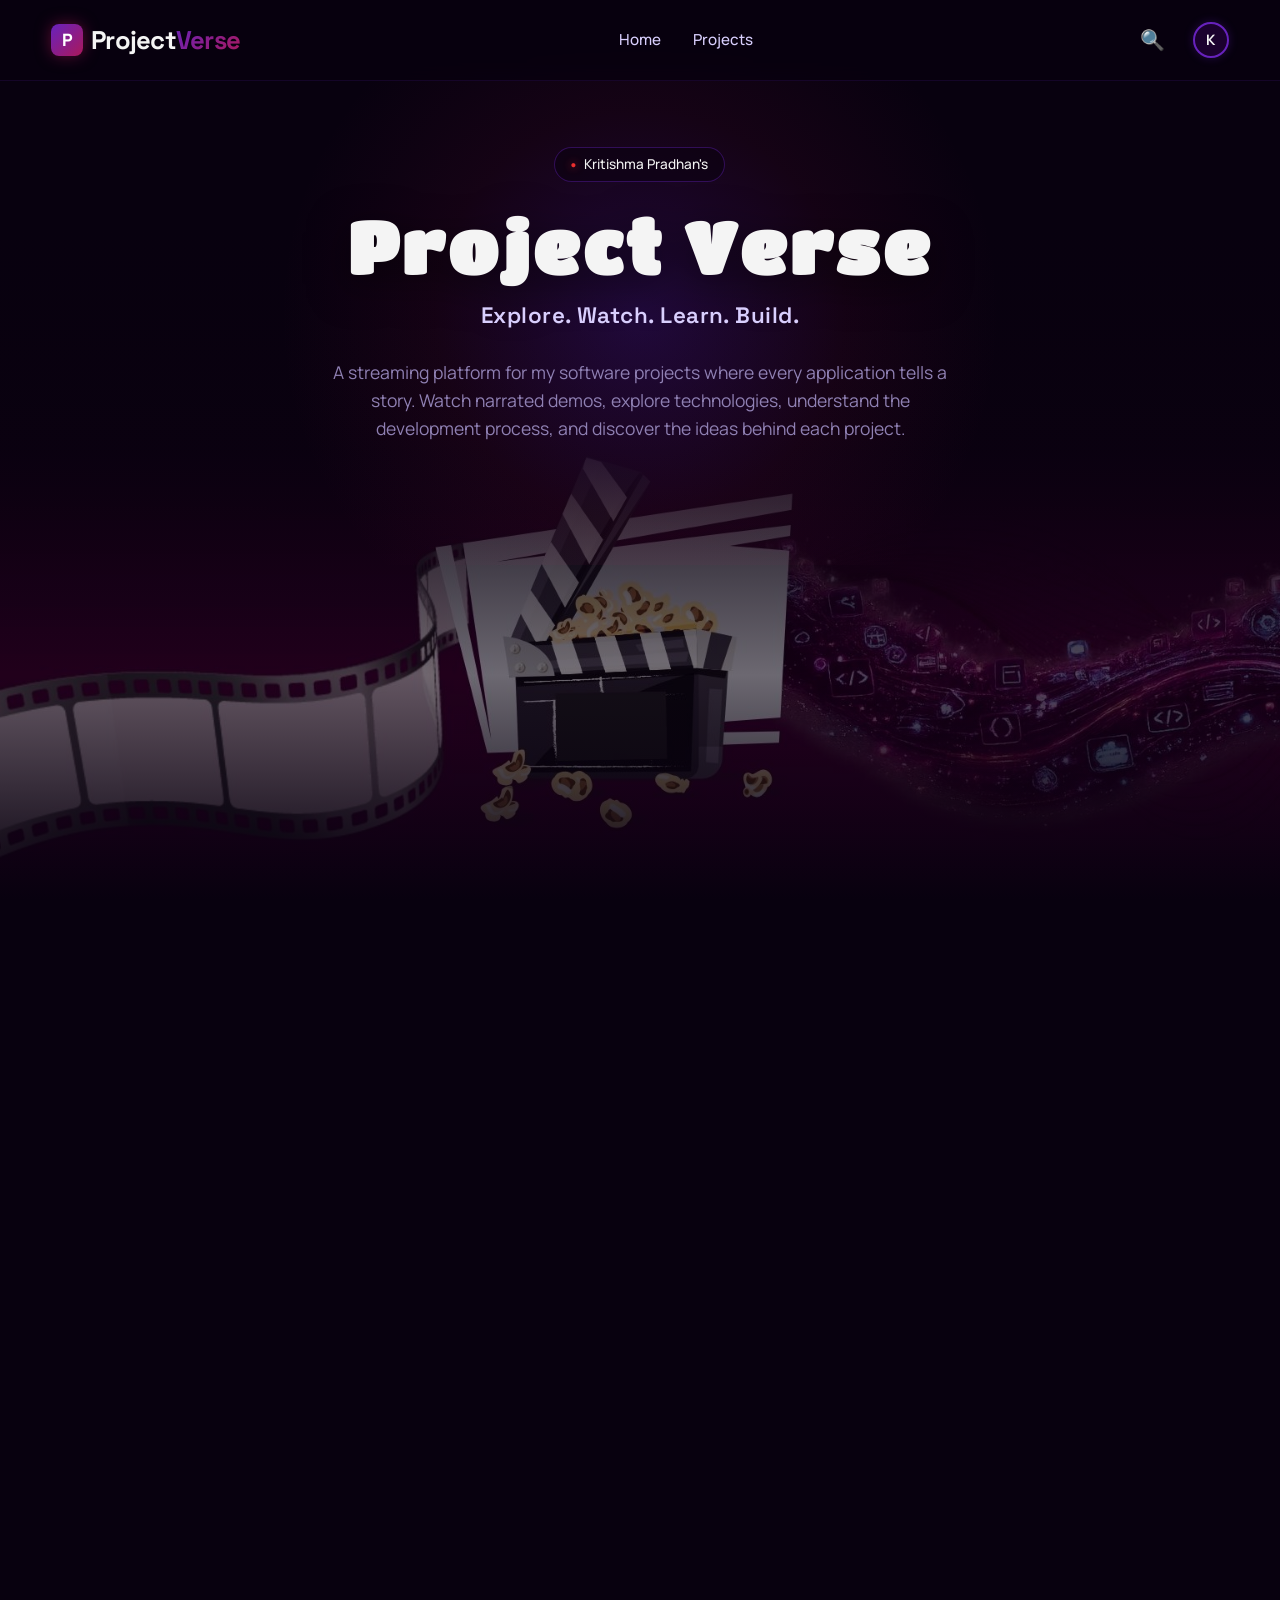
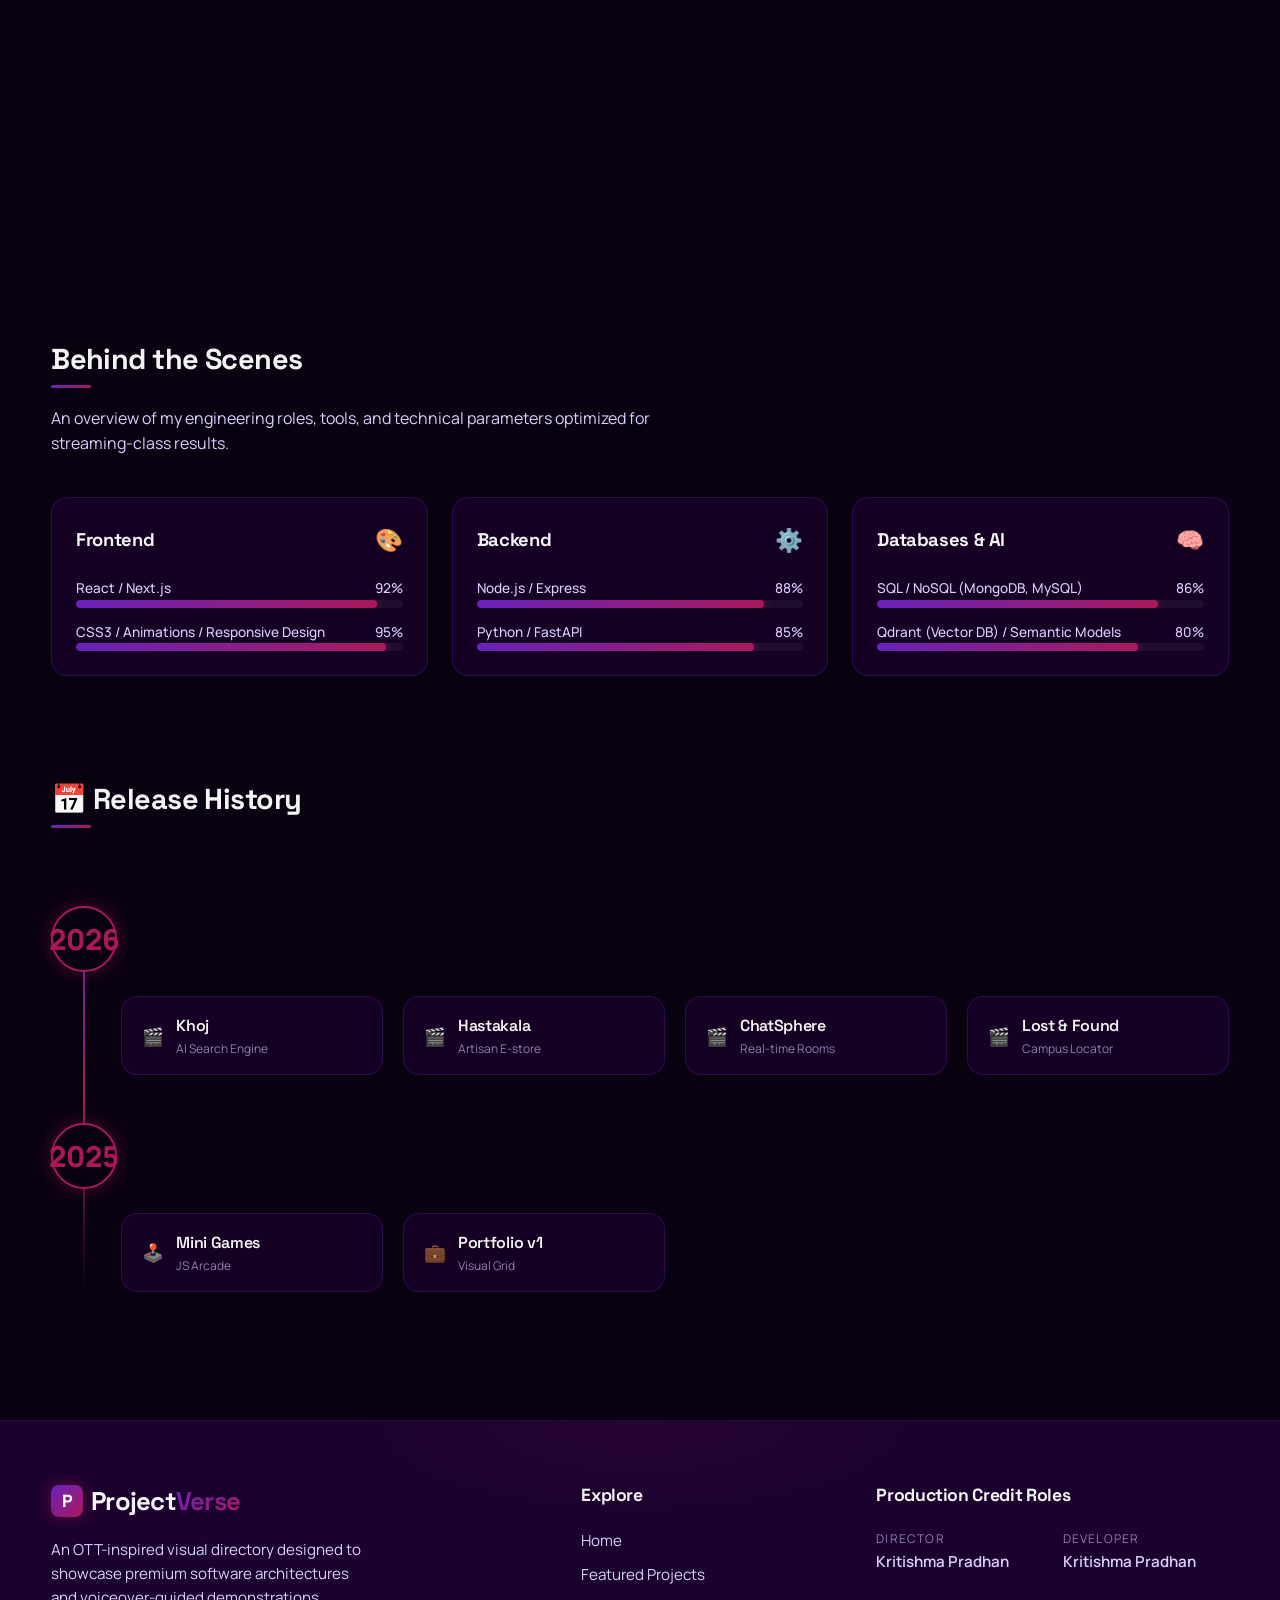
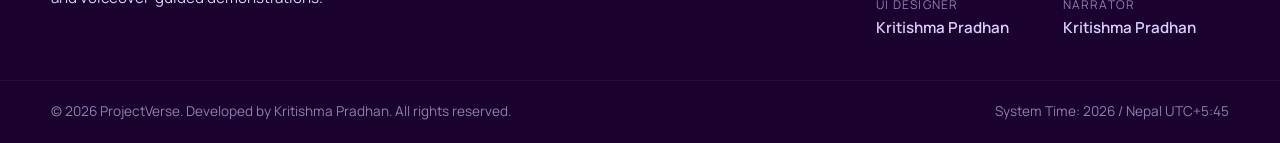
==== commit 89d011a7: "minor changes ad real data added" ====
--- a/index.html
+++ b/index.html
@@ -310,32 +310,6 @@
         </div>
       </div>
     </section>
-
-    <!-- Production Credits Block instead of Resume -->
-    <section class="reveal" id="credits">
-      <div class="credits-banner glow-accent">
-        <h2 class="credits-subtitle">📄 PRODUCTION CREDITS</h2>
-        
-        <div class="credits-main-grid">
-          <div>
-            <div class="credits-block-role">Director</div>
-            <div class="credits-block-name">Kritishma Pradhan</div>
-          </div>
-          <div>
-            <div class="credits-block-role">Developer</div>
-            <div class="credits-block-name">Kritishma Pradhan</div>
-          </div>
-          <div>
-            <div class="credits-block-role">UI Designer</div>
-            <div class="credits-block-name">Kritishma Pradhan</div>
-          </div>
-          <div>
-            <div class="credits-block-role">Voice Narration</div>
-            <div class="credits-block-name">Kritishma Pradhan</div>
-          </div>
-        </div>
-      </div>
-    </section>
   </main>
 
   <!-- Client-Side Search Full Screen Modal -->
@@ -396,9 +370,6 @@
               <button class="player-btn" id="playerMute">🔊</button>
               <div class="time-display" id="playerTimeDisplay">0:00 / 0:00</div>
             </div>
-            <div class="player-controls-right">
-              <button class="player-btn" id="playerFullscreen">Fullscreen ⛶</button>
-            </div>
           </div>
         </div>
       </div>
@@ -423,8 +394,6 @@
         <ul class="footer-links">
           <li><a href="index.html">Home</a></li>
           <li><a href="index.html#projects">Featured Projects</a></li>
-          <li><a href="about.html">About & Credentials</a></li>
-          <li><a href="contact.html">Contact</a></li>
         </ul>
       </div>
 
--- a/css/components.css
+++ b/css/components.css
@@ -1185,7 +1185,7 @@
   width: 100%;
   height: 100%;
   object-fit: cover; /* Changed to cover to fill width, but ensure it scales elegantly */
-  object-position: center bottom; 
+  object-position: center; 
   opacity: 0.45; /* Softens the image slightly */
 }
 
@@ -1218,7 +1218,7 @@
   text-align: center;
   padding: 0 4%;
   /* Large margin-bottom shifts the content block upwards out of the way of the artwork */
-  margin-bottom: 25vh;
+  margin-bottom: 30vh;
   display: flex;
   flex-direction: column;
   align-items: center;
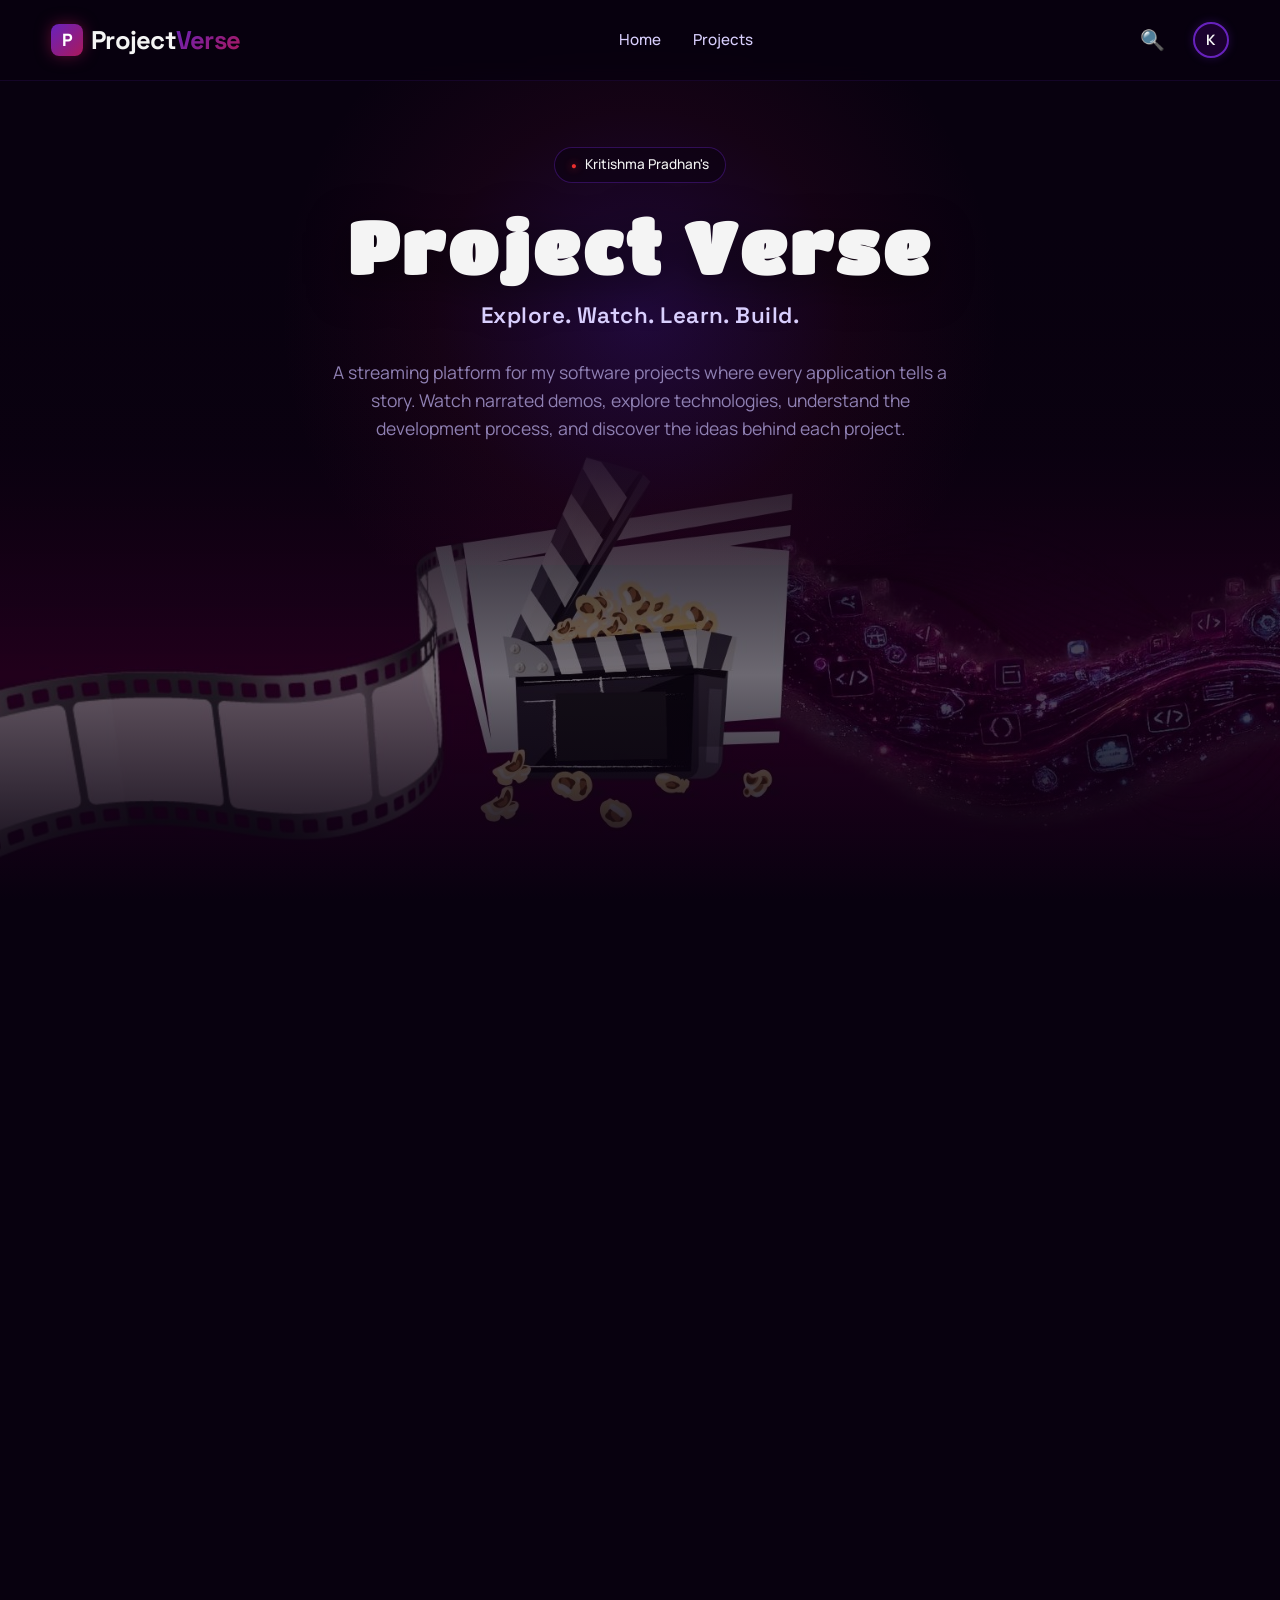
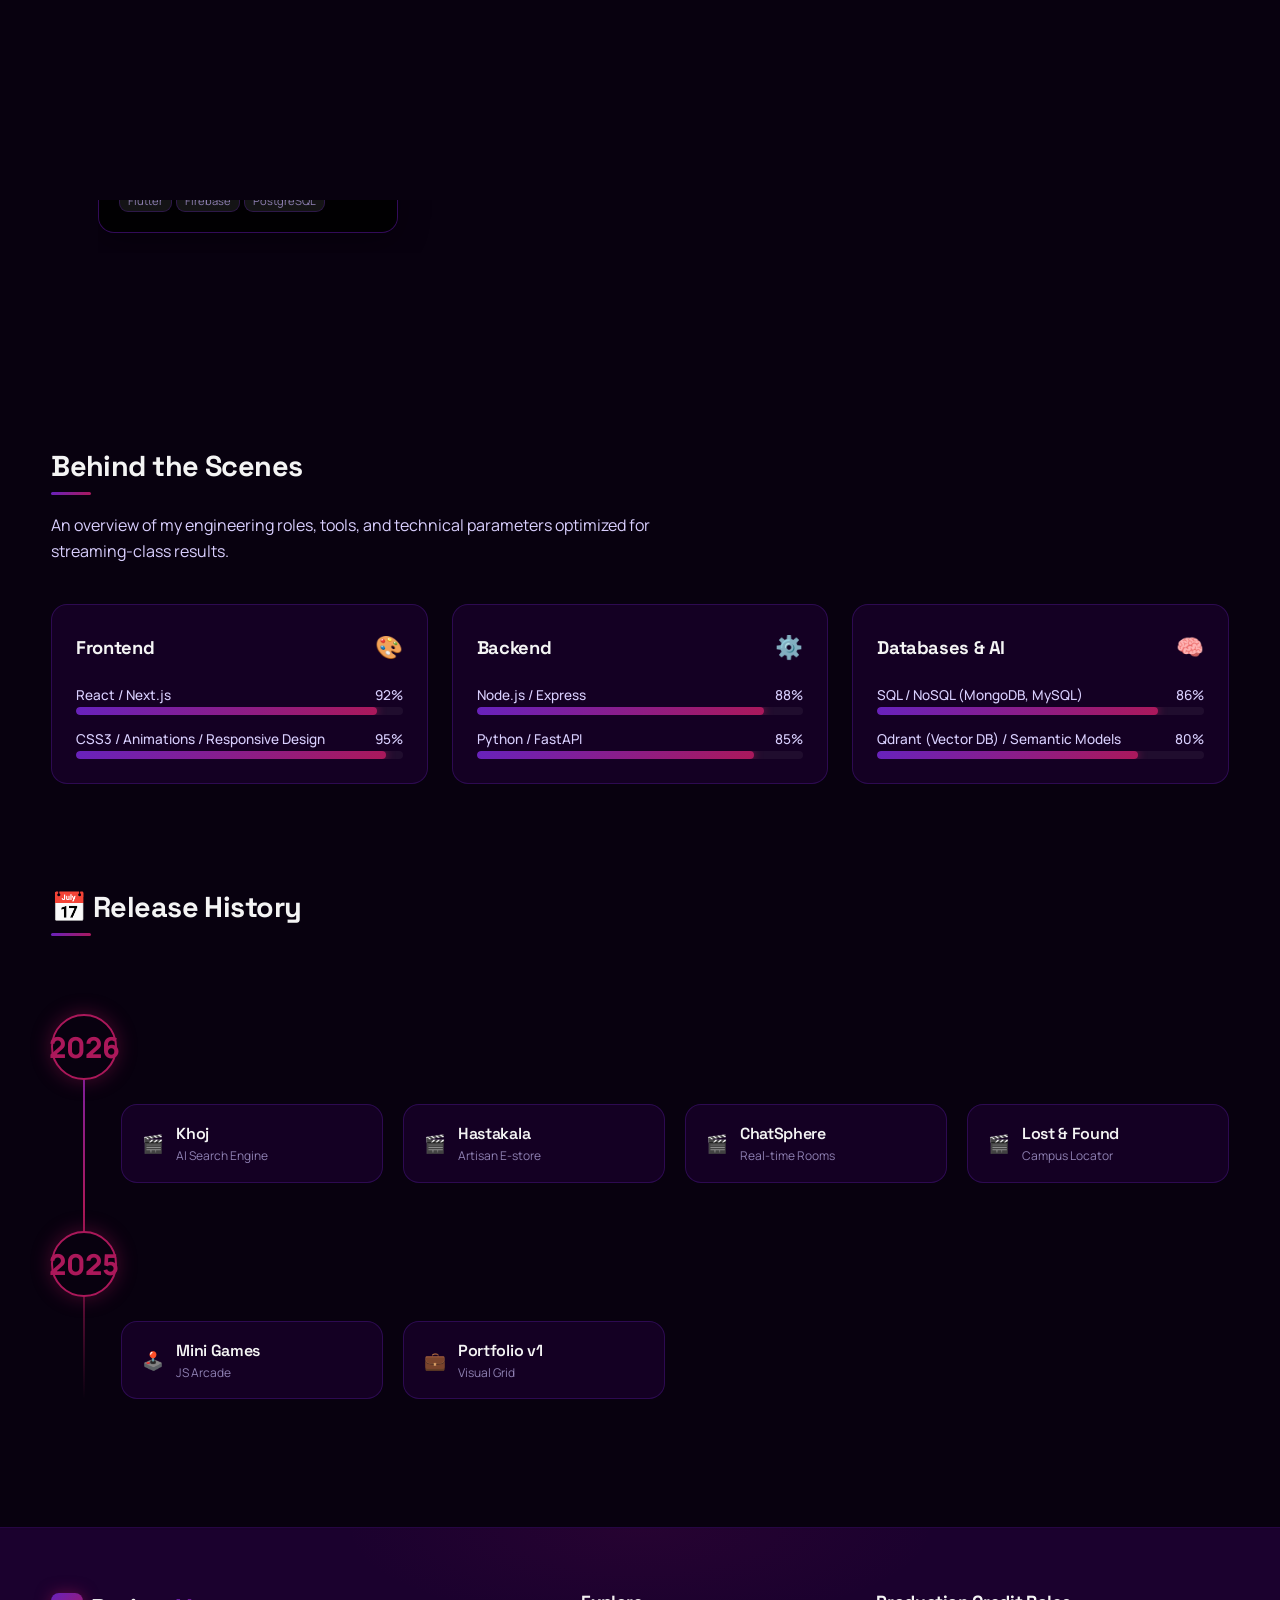
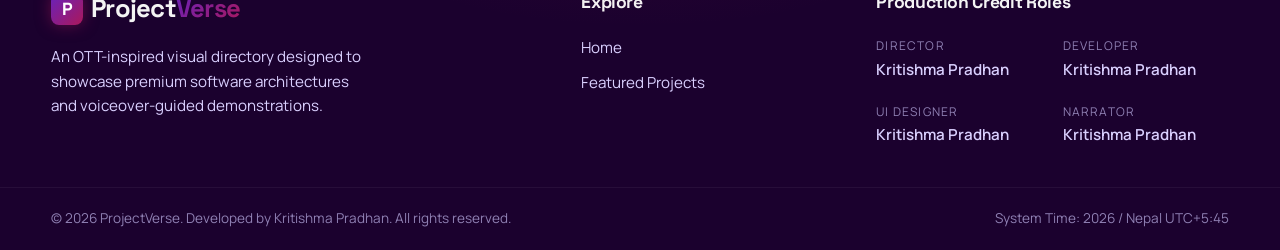
==== commit b9349791: "project grid layout and UI updated" ====
--- a/index.html
+++ b/index.html
@@ -69,18 +69,18 @@
   </section>
 
   <!-- Categories & Projects Row -->
-  <main class="section-container" id="projects" style="padding-top: 40px;">
+  <main class="section-container" id="projects" style="padding-top: 40px; scroll-margin-top: 80px;">
     <div class="rows-wrapper">
       
       <!-- Category Row: Web Applications -->
       <section class="category-row reveal">
         <h2 class="row-title">Web Applications</h2>
         <div class="cards-carousel-container">
-          <button class="carousel-btn left" aria-label="Scroll left">◀</button>
+          <button class="carousel-btn left" aria-label="Scroll left">&lt;&lt;</button>
           <div class="cards-carousel" id="webapps-carousel">
             <!-- Dynamic project cards go here -->
           </div>
-          <button class="carousel-btn right" aria-label="Scroll right">▶</button>
+          <button class="carousel-btn right" aria-label="Scroll right">&gt;&gt;</button>
         </div>
       </section>
 
@@ -88,11 +88,11 @@
       <section class="category-row reveal">
         <h2 class="row-title">Mobile Apps</h2>
         <div class="cards-carousel-container">
-          <button class="carousel-btn left" aria-label="Scroll left">◀</button>
+          <button class="carousel-btn left" aria-label="Scroll left">&lt;&lt;</button>
           <div class="cards-carousel" id="mobile-carousel">
             <!-- Dynamic project cards go here -->
           </div>
-          <button class="carousel-btn right" aria-label="Scroll right">▶</button>
+          <button class="carousel-btn right" aria-label="Scroll right">&gt;&gt;</button>
         </div>
       </section>
 
@@ -100,11 +100,11 @@
       <section class="category-row reveal">
         <h2 class="row-title">AI & Machine Learning</h2>
         <div class="cards-carousel-container">
-          <button class="carousel-btn left" aria-label="Scroll left">◀</button>
+          <button class="carousel-btn left" aria-label="Scroll left">&lt;&lt;</button>
           <div class="cards-carousel" id="ai-carousel">
             <!-- Dynamic project cards go here -->
           </div>
-          <button class="carousel-btn right" aria-label="Scroll right">▶</button>
+          <button class="carousel-btn right" aria-label="Scroll right">&gt;&gt;</button>
         </div>
       </section>
 
@@ -112,11 +112,11 @@
       <section class="category-row reveal">
         <h2 class="row-title">Games</h2>
         <div class="cards-carousel-container">
-          <button class="carousel-btn left" aria-label="Scroll left">◀</button>
+          <button class="carousel-btn left" aria-label="Scroll left">&lt;&lt;</button>
           <div class="cards-carousel" id="games-carousel">
             <!-- Dynamic project cards go here -->
           </div>
-          <button class="carousel-btn right" aria-label="Scroll right">▶</button>
+          <button class="carousel-btn right" aria-label="Scroll right">&gt;&gt;</button>
         </div>
       </section>
 
@@ -124,11 +124,11 @@
       <section class="category-row reveal">
         <h2 class="row-title">UI/UX Designs</h2>
         <div class="cards-carousel-container">
-          <button class="carousel-btn left" aria-label="Scroll left">◀</button>
+          <button class="carousel-btn left" aria-label="Scroll left">&lt;&lt;</button>
           <div class="cards-carousel" id="uiux-carousel">
             <!-- Dynamic project cards go here -->
           </div>
-          <button class="carousel-btn right" aria-label="Scroll right">▶</button>
+          <button class="carousel-btn right" aria-label="Scroll right">&gt;&gt;</button>
         </div>
       </section>
 
@@ -140,7 +140,7 @@
           <div class="cards-carousel" id="mini-carousel">
             <!-- Dynamic project cards go here -->
           </div>
-          <button class="carousel-btn right" aria-label="Scroll right">▶</button>
+          <button class="carousel-btn right" aria-label="Scroll right">&gt;&gt;</button>
         </div>
       </section>
 
@@ -370,6 +370,10 @@
               <button class="player-btn" id="playerMute">🔊</button>
               <div class="time-display" id="playerTimeDisplay">0:00 / 0:00</div>
             </div>
+            <div class="player-controls-right">
+              <button class="player-btn" id="playerFullscreen" title="Full Screen" style="font-size: 1.25rem;">⛶</button>
+              <button class="player-btn" id="playerBack" title="Back to Project" style="margin-left: 10px;">✖</button>
+            </div>
           </div>
         </div>
       </div>
--- a/css/components.css
+++ b/css/components.css
@@ -38,11 +38,11 @@
   left: 0;
   width: 100%;
   height: 100%;
-  background: linear-gradient(to right, 
-    var(--bg-color) 0%, 
-    rgba(8, 1, 15, 0.8) 30%, 
-    rgba(8, 1, 15, 0.3) 60%, 
-    rgba(8, 1, 15, 0) 100%);
+  background: linear-gradient(to right,
+      var(--bg-color) 0%,
+      rgba(8, 1, 15, 0.8) 30%,
+      rgba(8, 1, 15, 0.3) 60%,
+      rgba(8, 1, 15, 0) 100%);
   z-index: 2;
 }
 
@@ -52,11 +52,11 @@
   left: 0;
   width: 100%;
   height: 100%;
-  background: linear-gradient(to top, 
-    var(--bg-color) 0%, 
-    rgba(8, 1, 15, 0.4) 40%, 
-    rgba(8, 1, 15, 0.1) 70%, 
-    var(--bg-color) 100%);
+  background: linear-gradient(to top,
+      var(--bg-color) 0%,
+      rgba(8, 1, 15, 0.4) 40%,
+      rgba(8, 1, 15, 0.1) 70%,
+      var(--bg-color) 100%);
   z-index: 2;
 }
 
@@ -243,11 +243,13 @@
   overflow-y: hidden;
   padding: 20px 0;
   scroll-behavior: smooth;
-  scrollbar-width: none; /* Hide standard Firefox scrollbar */
+  scrollbar-width: none;
+  /* Hide standard Firefox scrollbar */
 }
 
 .cards-carousel::-webkit-scrollbar {
-  display: none; /* Hide standard Webkit scrollbar */
+  display: none;
+  /* Hide standard Webkit scrollbar */
 }
 
 .carousel-btn {
@@ -256,9 +258,9 @@
   transform: translateY(-50%);
   width: 44px;
   height: 44px;
+  background: none;
+  border: none;
   border-radius: 50%;
-  background: rgba(8, 1, 15, 0.8);
-  border: 1px solid var(--card-border);
   color: var(--text-primary);
   display: flex;
   align-items: center;
@@ -284,9 +286,7 @@
 }
 
 .carousel-btn:hover {
-  background: var(--accent-primary);
-  border-color: var(--accent-secondary);
-  box-shadow: 0 0 15px rgba(103, 34, 189, 0.8);
+  box-shadow: 0 0 15px rgba(66, 1, 57, 0.8);
 }
 
 /* Project Cards */
@@ -365,14 +365,14 @@
 }
 
 .overlay-play {
-  background: var(--accent-secondary);
-  color: var(--text-primary);
-  box-shadow: 0 0 15px var(--accent-secondary);
+  background: rgba(255, 255, 255, 0.1);
+  color: var(--text-primary);
+  border: 1px solid rgba(255, 255, 255, 0.2);
 }
 
 .overlay-play:hover {
   transform: scale(1.15);
-  box-shadow: 0 0 25px var(--accent-secondary);
+  background: rgb(145, 8, 213);
 }
 
 .overlay-info {
@@ -388,7 +388,29 @@
 }
 
 .card-info {
-  padding: 16px;
+  position: relative;
+  left: 0;
+  bottom: 0;
+  width: 100%;
+  height: 100%;
+  padding: 20px;
+  background: rgba(0, 0, 0, 0.95);
+  z-index: 2;
+}
+
+.card-info::before {
+  content: "";
+  position: absolute;
+  left: 0;
+  top: -80px;
+  width: 100%;
+  height: 80px;
+
+  background: linear-gradient(to bottom,
+      transparent,
+      rgba(0, 0, 0, 0.95));
+
+  pointer-events: none;
 }
 
 .card-title-row {
@@ -405,6 +427,12 @@
   text-overflow: ellipsis;
   overflow: hidden;
   white-space: nowrap;
+}
+.card-tagline {
+  font-size: 0.8rem;
+  color: var(--text-muted);
+  margin-bottom: 8px;
+  line-height: 1.4;
 }
 
 .card-duration {
@@ -422,17 +450,16 @@
   gap: 4px;
   margin-top: 8px;
   overflow: hidden;
-  height: 20px;
+  height: auto;
 }
 
 .card-tech-tag {
   font-size: 0.7rem;
   color: var(--text-muted);
-}
-
-.card-tech-tag:not(:last-child)::after {
-  content: '•';
-  margin-left: 4px;
+  background: rgba(255, 255, 255, 0.08);
+  border-radius: 9px;
+  border: 1px solid var(--card-border);
+  padding: 1px 8px;
 }
 
 /* Dynamic Placeholder Design cards (if default image doesn't generate) */
@@ -525,7 +552,8 @@
   height: 100%;
   background: var(--gradient-accent);
   border-radius: 4px;
-  width: 0%; /* Initial state for animation */
+  width: 0%;
+  /* Initial state for animation */
   transition: width 1.5s cubic-bezier(0.1, 0.8, 0.25, 1);
   box-shadow: 0 0 10px rgba(171, 24, 90, 0.8);
 }
@@ -729,7 +757,7 @@
   bottom: 0;
   left: 0;
   width: 100%;
-  background: linear-gradient(to top, rgba(0,0,0,0.85) 0%, rgba(0,0,0,0.4) 60%, transparent 100%);
+  background: linear-gradient(to top, rgba(0, 0, 0, 0.85) 0%, rgba(0, 0, 0, 0.4) 60%, transparent 100%);
   padding: 16px;
   display: flex;
   flex-direction: column;
@@ -839,12 +867,21 @@
 }
 
 @keyframes spin {
-  100% { transform: rotate(360deg); }
+  100% {
+    transform: rotate(360deg);
+  }
 }
 
 @keyframes pulseGradual {
-  0%, 100% { opacity: 0.3; }
-  50% { opacity: 1; }
+
+  0%,
+  100% {
+    opacity: 0.3;
+  }
+
+  50% {
+    opacity: 1;
+  }
 }
 
 /* Client-side Search / Overlays */
@@ -1002,7 +1039,7 @@
 .detail-hero {
   position: relative;
   min-height: 50vh;
-  margin-top: 80px;
+  margin-top: 20px;
   display: flex;
   align-items: flex-end;
   overflow: hidden;
@@ -1184,9 +1221,11 @@
 .home-artwork-bg {
   width: 100%;
   height: 100%;
-  object-fit: cover; /* Changed to cover to fill width, but ensure it scales elegantly */
-  object-position: center; 
-  opacity: 0.45; /* Softens the image slightly */
+  object-fit: cover;
+  /* Changed to cover to fill width, but ensure it scales elegantly */
+  object-position: center;
+  opacity: 0.45;
+  /* Softens the image slightly */
 }
 
 /* Gradients for seamless blend into bg-color */
@@ -1200,7 +1239,8 @@
 
 .hero-center-glow {
   position: absolute;
-  top: 35%; /* Shift glow up slightly */
+  top: 35%;
+  /* Shift glow up slightly */
   left: 50%;
   transform: translate(-50%, -50%);
   width: 900px;
@@ -1240,7 +1280,8 @@
 }
 
 .pill-dot {
-  color: #eb2f2f; /* Red glowing dot */
+  color: #eb2f2f;
+  /* Red glowing dot */
   font-size: 0.6rem;
   text-shadow: 0 0 8px rgba(235, 47, 47, 0.8);
 }
@@ -1296,10 +1337,85 @@
     width: 100%;
     max-width: 320px;
   }
+
   .premium-btn {
     width: 100%;
   }
+
   .home-premium-hero {
     min-height: 80vh;
   }
 }
+
+/* Lightbox Modal for Gallery Screenshots */
+.lightbox-modal {
+  position: fixed;
+  top: 0;
+  left: 0;
+  width: 100%;
+  height: 100%;
+  z-index: 3000;
+  display: flex;
+  align-items: center;
+  justify-content: center;
+  opacity: 0;
+  pointer-events: none;
+  transition: opacity 0.3s ease;
+}
+
+.lightbox-modal.active {
+  opacity: 1;
+  pointer-events: all;
+}
+
+.lightbox-overlay {
+  position: absolute;
+  top: 0;
+  left: 0;
+  width: 100%;
+  height: 100%;
+  background: rgba(8, 1, 15, 0.92);
+  backdrop-filter: blur(12px);
+}
+
+.lightbox-content {
+  position: relative;
+  max-width: 90vw;
+  max-height: 85vh;
+  z-index: 10;
+  border-radius: var(--border-radius-md);
+  overflow: hidden;
+  box-shadow: 0 20px 50px rgba(0, 0, 0, 0.8), 0 0 30px rgba(103, 34, 189, 0.3);
+  border: 1px solid var(--card-border);
+}
+
+.lightbox-img {
+  max-width: 100%;
+  max-height: 85vh;
+  display: block;
+  object-fit: contain;
+}
+
+.lightbox-close {
+  position: absolute;
+  top: 12px;
+  right: 16px;
+  background: rgba(8, 1, 15, 0.75);
+  border: 1px solid var(--card-border);
+  color: var(--text-primary);
+  font-size: 1.8rem;
+  width: 40px;
+  height: 40px;
+  border-radius: 50%;
+  cursor: pointer;
+  display: flex;
+  align-items: center;
+  justify-content: center;
+  transition: var(--transition-fast);
+  z-index: 20;
+}
+
+.lightbox-close:hover {
+  background: var(--accent-primary);
+  transform: scale(1.1);
+}
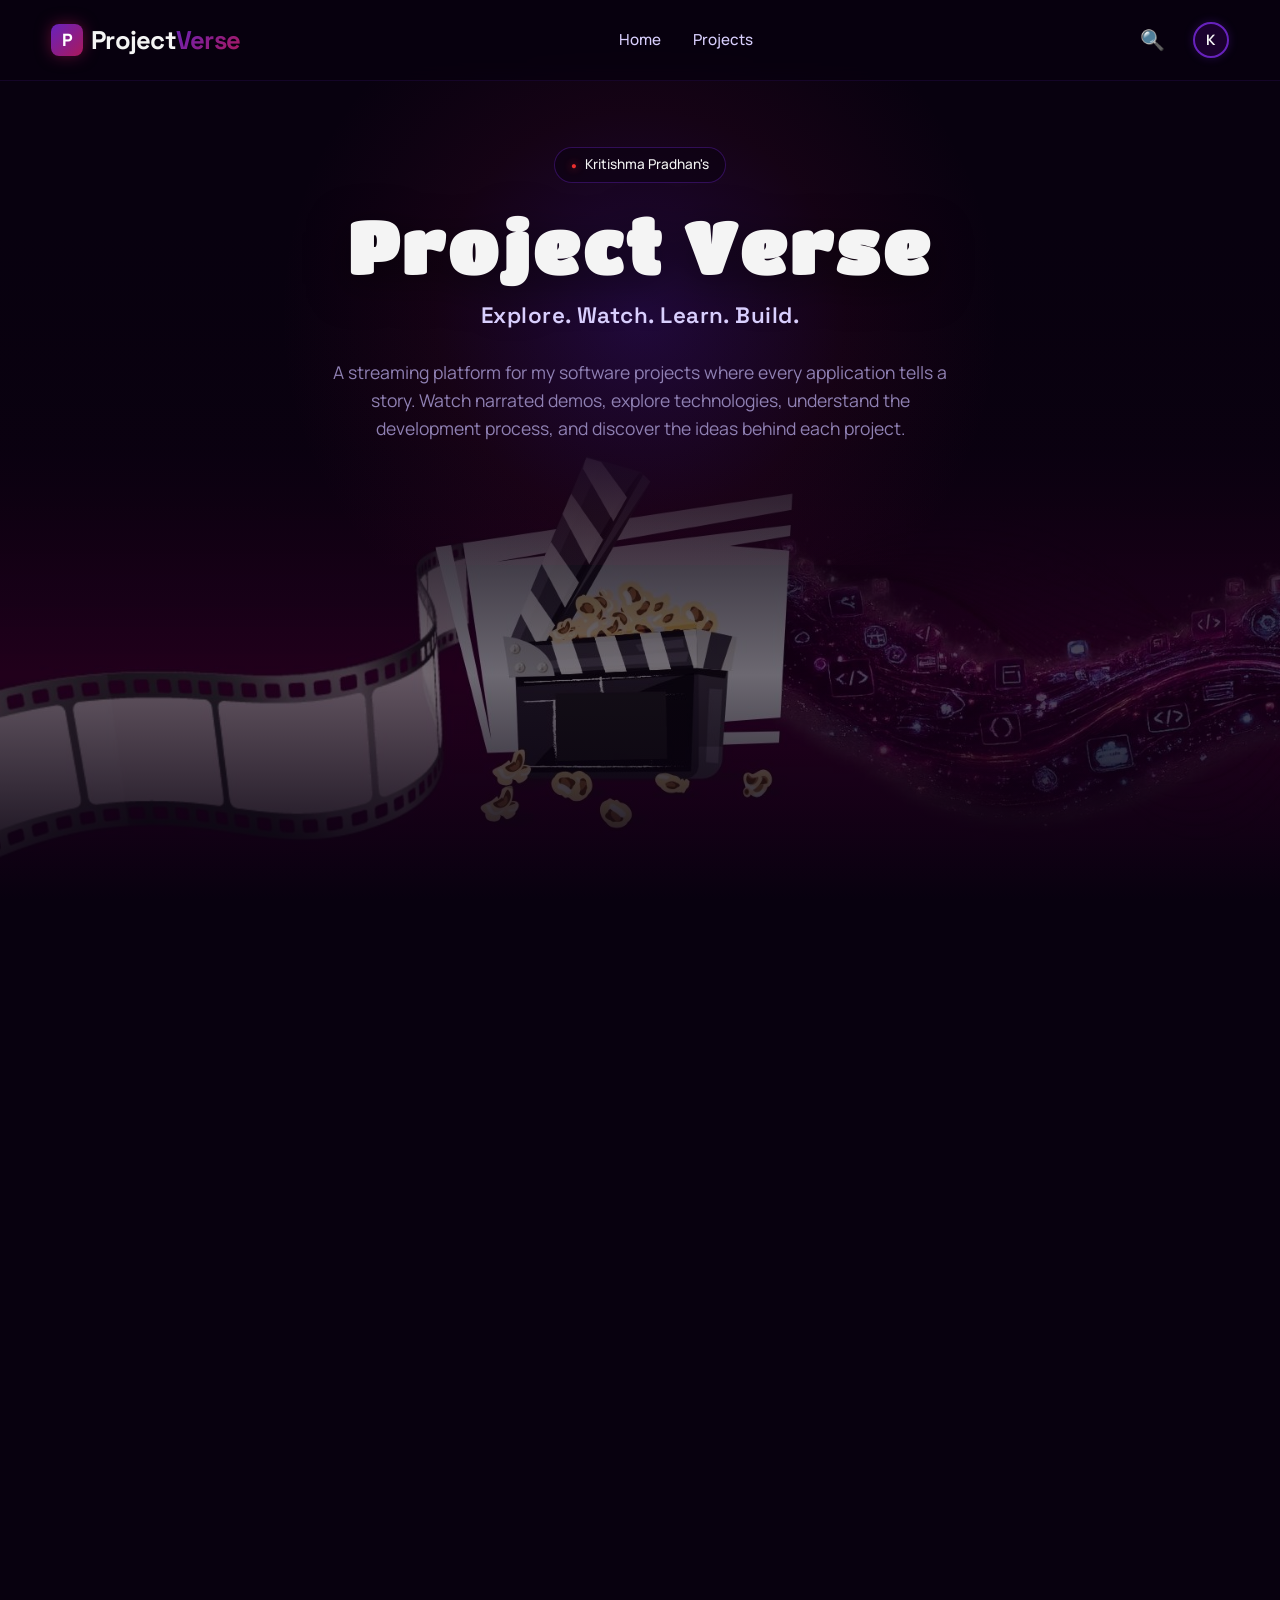
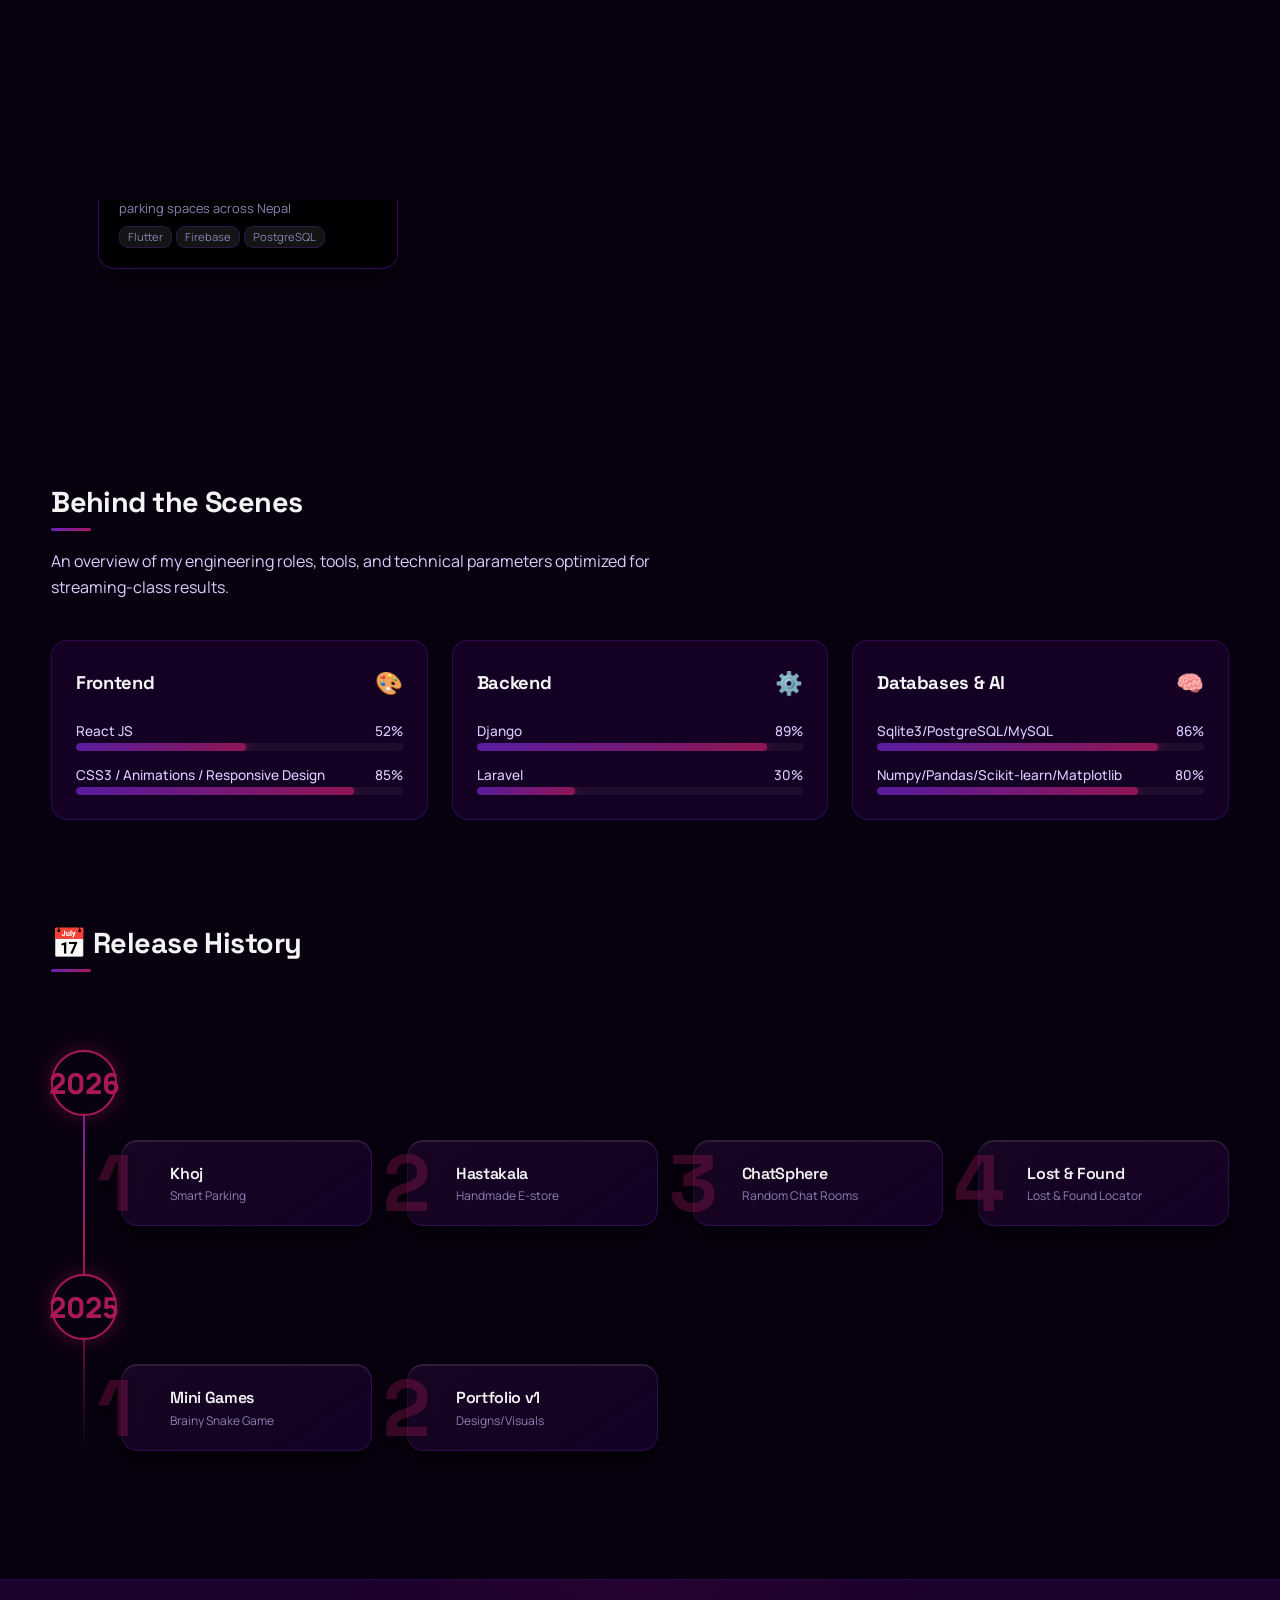
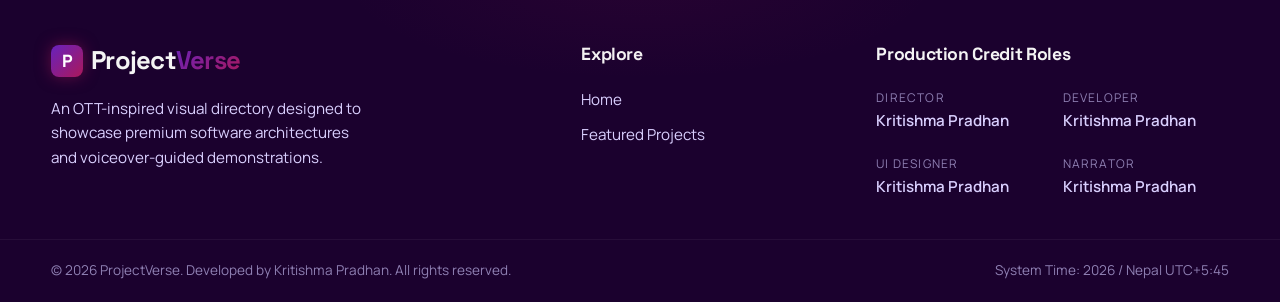
==== commit a08c8807: "scalable component for project_details using js and data fill from project jsno file" ====
--- a/index.html
+++ b/index.html
@@ -163,20 +163,20 @@
           <div class="progress-group">
             <div>
               <div class="progress-label-row">
-                <span>React / Next.js</span>
-                <span>92%</span>
-              </div>
-              <div class="progress-bar-container">
-                <div class="progress-fill" data-percent="92"></div>
+                <span>React JS</span>
+                <span>52%</span>
+              </div>
+              <div class="progress-bar-container">
+                <div class="progress-fill" data-percent="52"></div>
               </div>
             </div>
             <div>
               <div class="progress-label-row">
                 <span>CSS3 / Animations / Responsive Design</span>
-                <span>95%</span>
-              </div>
-              <div class="progress-bar-container">
-                <div class="progress-fill" data-percent="95"></div>
+                <span>85%</span>
+              </div>
+              <div class="progress-bar-container">
+                <div class="progress-fill" data-percent="85"></div>
               </div>
             </div>
           </div>
@@ -191,20 +191,20 @@
           <div class="progress-group">
             <div>
               <div class="progress-label-row">
-                <span>Node.js / Express</span>
-                <span>88%</span>
-              </div>
-              <div class="progress-bar-container">
-                <div class="progress-fill" data-percent="88"></div>
-              </div>
-            </div>
-            <div>
-              <div class="progress-label-row">
-                <span>Python / FastAPI</span>
-                <span>85%</span>
-              </div>
-              <div class="progress-bar-container">
-                <div class="progress-fill" data-percent="85"></div>
+                <span>Django</span>
+                <span>89%</span>
+              </div>
+              <div class="progress-bar-container">
+                <div class="progress-fill" data-percent="89"></div>
+              </div>
+            </div>
+            <div>
+              <div class="progress-label-row">
+                <span>Laravel</span>
+                <span>30%</span>
+              </div>
+              <div class="progress-bar-container">
+                <div class="progress-fill" data-percent="30"></div>
               </div>
             </div>
           </div>
@@ -219,7 +219,7 @@
           <div class="progress-group">
             <div>
               <div class="progress-label-row">
-                <span>SQL / NoSQL (MongoDB, MySQL)</span>
+                <span>Sqlite3/PostgreSQL/MySQL</span>
                 <span>86%</span>
               </div>
               <div class="progress-bar-container">
@@ -228,7 +228,7 @@
             </div>
             <div>
               <div class="progress-label-row">
-                <span>Qdrant (Vector DB) / Semantic Models</span>
+                <span>Numpy/Pandas/Scikit-learn/Matplotlib</span>
                 <span>80%</span>
               </div>
               <div class="progress-bar-container">
@@ -250,35 +250,35 @@
           <div class="timeline-year-header">2026</div>
           <div class="timeline-nodes">
             
-            <a href="projects/khoj.html" class="timeline-node-card">
-              <span class="timeline-node-icon">🎬</span>
+            <a href="projects/project.html?id=khoj" class="timeline-node-card">
+              <div class="timeline-node-number">1</div>
               <div>
                 <h4 class="timeline-node-title">Khoj</h4>
-                <div style="font-size: 0.75rem; color: var(--text-muted);">AI Search Engine</div>
+                <div style="font-size: 0.75rem; color: var(--text-muted);">Smart Parking</div>
               </div>
             </a>
             
-            <a href="projects/hastakala.html" class="timeline-node-card">
-              <span class="timeline-node-icon">🎬</span>
+            <a href="projects/project.html?id=hastakala" class="timeline-node-card">
+              <div class="timeline-node-number">2</div>
               <div>
                 <h4 class="timeline-node-title">Hastakala</h4>
-                <div style="font-size: 0.75rem; color: var(--text-muted);">Artisan E-store</div>
+                <div style="font-size: 0.75rem; color: var(--text-muted);">Handmade E-store</div>
               </div>
             </a>
 
-            <a href="projects/chatsphere.html" class="timeline-node-card">
-              <span class="timeline-node-icon">🎬</span>
+            <a href="projects/project.html?id=chatsphere" class="timeline-node-card">
+              <div class="timeline-node-number">3</div>
               <div>
                 <h4 class="timeline-node-title">ChatSphere</h4>
-                <div style="font-size: 0.75rem; color: var(--text-muted);">Real-time Rooms</div>
+                <div style="font-size: 0.75rem; color: var(--text-muted);">Random Chat Rooms</div>
               </div>
             </a>
 
-            <a href="projects/lostfound.html" class="timeline-node-card">
-              <span class="timeline-node-icon">🎬</span>
+            <a href="projects/project.html?id=lostfound" class="timeline-node-card">
+              <div class="timeline-node-number">4</div>
               <div>
                 <h4 class="timeline-node-title">Lost & Found</h4>
-                <div style="font-size: 0.75rem; color: var(--text-muted);">Campus Locator</div>
+                <div style="font-size: 0.75rem; color: var(--text-muted);">Lost & Found Locator</div>
               </div>
             </a>
 
@@ -291,18 +291,18 @@
           <div class="timeline-nodes">
             
             <div class="timeline-node-card" style="cursor: default;">
-              <span class="timeline-node-icon">🕹️</span>
+              <div class="timeline-node-number">1</div>
               <div>
                 <h4 class="timeline-node-title">Mini Games</h4>
-                <div style="font-size: 0.75rem; color: var(--text-muted);">JS Arcade</div>
+                <div style="font-size: 0.75rem; color: var(--text-muted);">Brainy Snake Game</div>
               </div>
             </div>
 
             <div class="timeline-node-card" style="cursor: default;">
-              <span class="timeline-node-icon">💼</span>
+              <div class="timeline-node-number">2</div>
               <div>
                 <h4 class="timeline-node-title">Portfolio v1</h4>
-                <div style="font-size: 0.75rem; color: var(--text-muted);">Visual Grid</div>
+                <div style="font-size: 0.75rem; color: var(--text-muted);">Designs/Visuals</div>
               </div>
             </div>
 
--- a/css/components.css
+++ b/css/components.css
@@ -551,6 +551,7 @@
 .progress-fill {
   height: 100%;
   background: var(--gradient-accent);
+  opacity: 0.8;
   border-radius: 4px;
   width: 0%;
   /* Initial state for animation */
@@ -656,37 +657,76 @@
   padding-left: 70px;
   display: grid;
   grid-template-columns: repeat(auto-fill, minmax(220px, 1fr));
-  gap: 20px;
+  gap: 35px;
 }
 
 .timeline-node-card {
-  background: var(--card-bg);
+  position: relative;
+  background: linear-gradient(145deg, rgba(35, 10, 50, 0.6), var(--card-bg));
   border: 1px solid var(--card-border);
+  border-top: 1px solid rgba(255, 255, 255, 0.1);
+  border-left: 1px solid rgba(255, 255, 255, 0.05);
+  box-shadow: 
+    inset 0 1px 0 rgba(255, 255, 255, 0.1),
+    0 10px 20px rgba(0, 0, 0, 0.4),
+    0 4px 6px rgba(0, 0, 0, 0.3);
   border-radius: var(--border-radius-md);
-  padding: 16px 20px;
-  display: flex;
-  align-items: center;
-  gap: 12px;
+  padding: 20px 24px 20px 48px;
+  display: flex;
+  align-items: center;
+  gap: 16px;
   transition: var(--transition-normal);
   cursor: pointer;
+  overflow: visible;
+}
+
+.timeline-node-card > div:not(.timeline-node-number) {
+  position: relative;
+  z-index: 2;
+  flex: 1;
+  min-width: 0;
 }
 
 .timeline-node-card:hover {
-  transform: translateX(4px);
+  transform: translateY(-4px) translateX(4px);
   border-color: var(--accent-primary);
-  background: rgba(103, 34, 189, 0.2);
-  box-shadow: 0 4px 15px rgba(103, 34, 189, 0.15);
-}
-
-.timeline-node-icon {
-  font-size: 1.1rem;
-  color: var(--text-secondary);
+  background: linear-gradient(145deg, rgba(103, 34, 189, 0.3), rgba(35, 10, 50, 0.6));
+  box-shadow: 
+    inset 0 1px 0 rgba(255, 255, 255, 0.15),
+    0 15px 30px rgba(103, 34, 189, 0.2),
+    0 5px 12px rgba(0, 0, 0, 0.4);
+}
+
+.timeline-node-number {
+  position: absolute;
+  left: -25px;
+  top: 50%;
+  transform: translateY(-50%);
+  font-size: 5rem;
+  font-weight: 900;
+  font-family: var(--font-headings);
+  color: var(--accent-secondary);
+  opacity: 0.3;
+  line-height: 1;
+  pointer-events: none;
+  z-index: 10;
+  text-shadow: 2px 2px 10px rgba(0, 0, 0, 0.5);
+  transition: var(--transition-normal);
+}
+
+.timeline-node-card:hover .timeline-node-number {
+  color: var(--accent-primary);
+  opacity: 0.4;
+  transform: translateY(-50%) scale(1.05);
 }
 
 .timeline-node-title {
   font-size: 1rem;
   font-weight: 600;
   color: var(--text-primary);
+  white-space: nowrap;
+  overflow: hidden;
+  text-overflow: ellipsis;
 }
 
 /* Custom Video Player Overlay & Modals */
